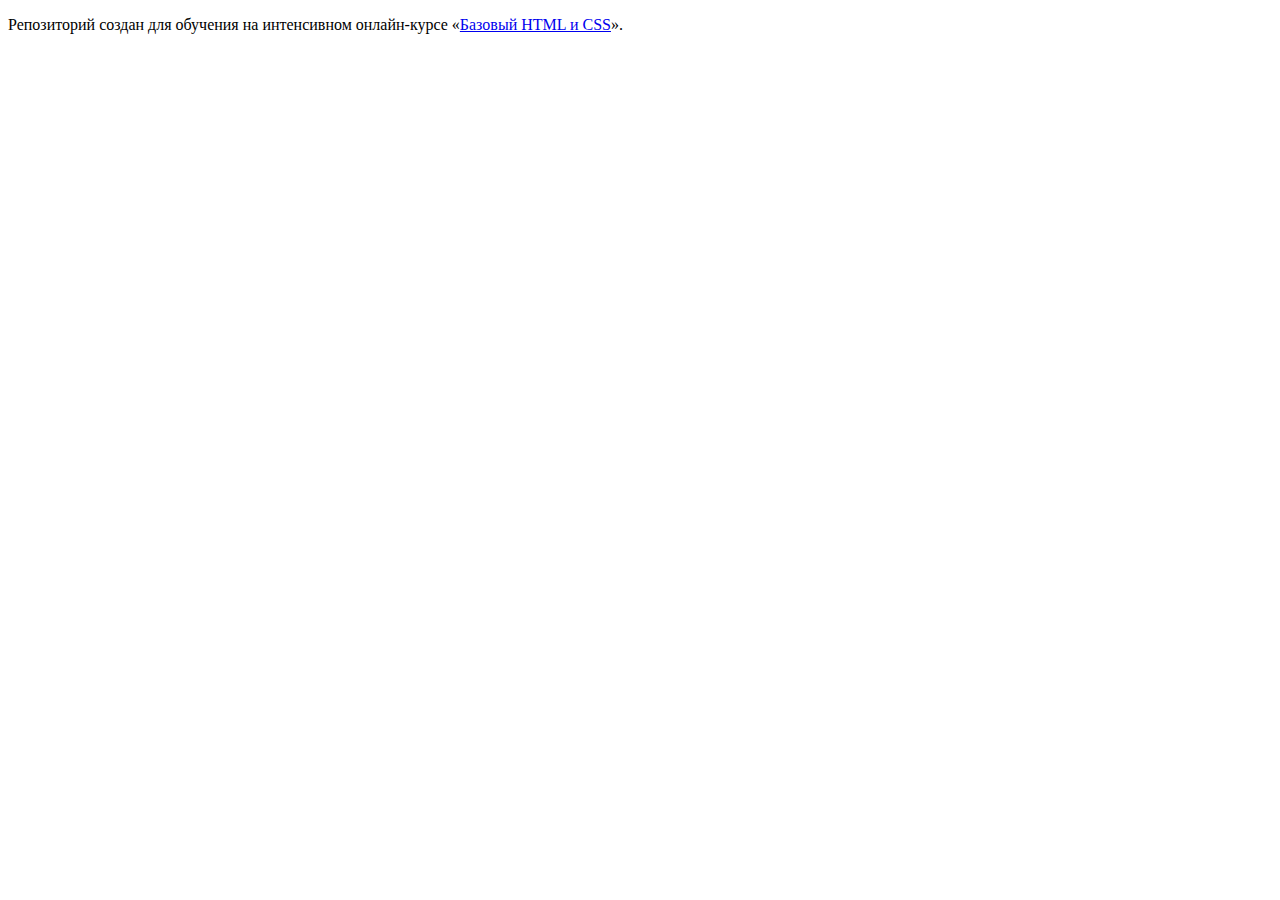
==== index.html @ 48985b5f ":hatching_chick:" ====
<!DOCTYPE html>
<html lang="ru">
  <head>
    <meta charset="utf-8">
    <title>HTML Academy: Нёрдс</title>
  </head>
  <body>

    <p>Репозиторий создан для обучения на интенсивном онлайн‑курсе «<a href="https://htmlacademy.ru/intensive/htmlcss">Базовый HTML и CSS</a>».</p>

  </body>
</html>
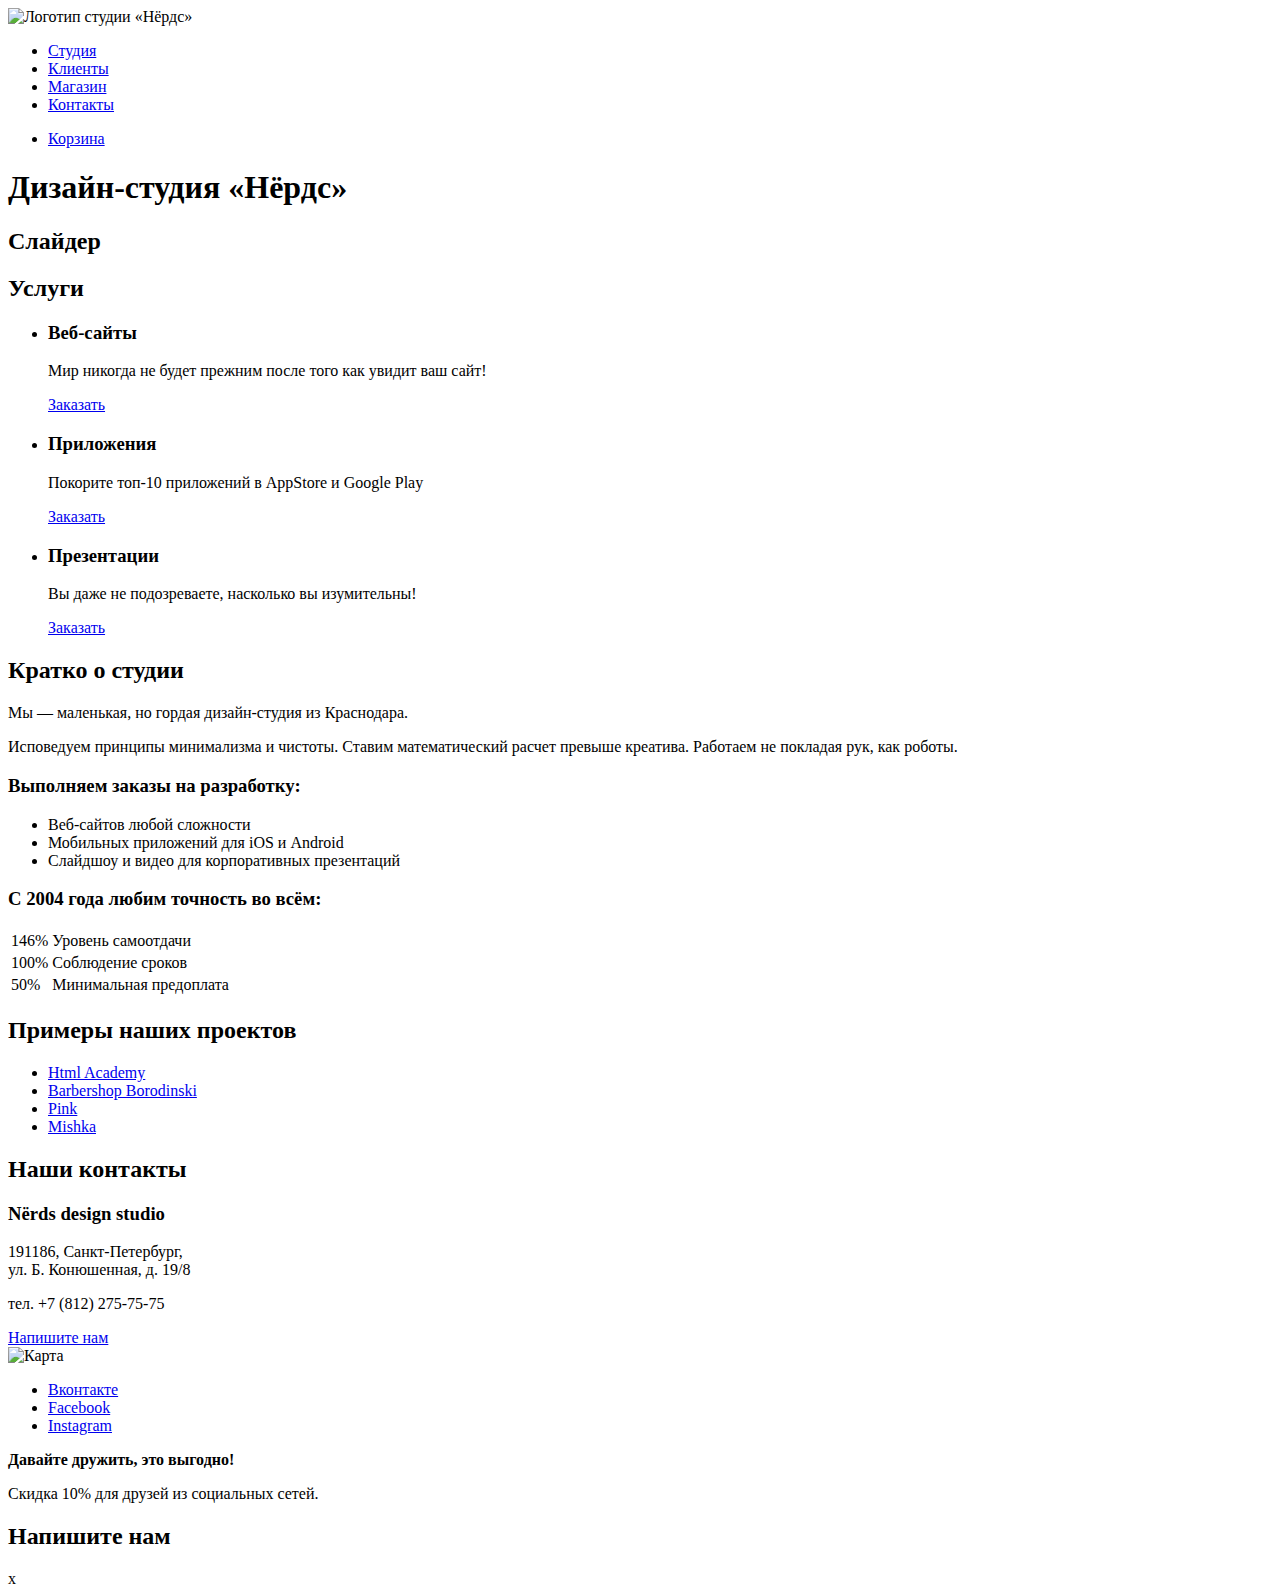
==== commit 0806b253: "Разметка личного проекта" ====
--- a/index.html
+++ b/index.html
@@ -5,8 +5,108 @@
     <title>HTML Academy: Нёрдс</title>
   </head>
   <body>
-
-    <p>Репозиторий создан для обучения на интенсивном онлайн‑курсе «<a href="https://htmlacademy.ru/intensive/htmlcss">Базовый HTML и CSS</a>».</p>
-
+  	<header class="main-header">
+  		<nav class="main-navigation">
+  			<a class="main-logo">
+  				<img src="http://placehold.it/160x65" width="160" height="65" alt="Логотип студии «Нёрдс»">
+  			</a>
+  			<ul class="site-navigation">
+  				<li><a href="studio.html">Студия</a></li>
+  				<li><a href="customers.html">Клиенты</a></li>
+  				<li><a href="shop.html">Магазин</a></li>
+  				<li><a href="contacts.html">Контакты</a></li>
+  			</ul>
+  			<ul class="user-navigation">
+  				<li class="basket"><a href="#">Корзина</a></li>
+  			</ul>
+  		</nav>
+  	</header>
+    <main class="container">
+    	<h1 class="visually-hidden">Дизайн-студия «Нёрдс»</h1>
+    	<section class="slider">
+    		<h2 class="visually-hidden">Слайдер</h2>
+    		<!-- slider will be here, 759*411 -->
+    	</section>
+    	<section class="services">
+    		<h2 class="visually-hidden">Услуги</h2>
+    		<ul class="services-list">
+    			<li class="services-item">
+    				<h3>Веб-сайты</h3>
+    				<p>Мир никогда не будет прежним после того как увидит ваш сайт!</p>
+    				<a href="#" class="btn">Заказать</a>
+    			</li>
+    			<li class="services-item">
+    				<h3>Приложения</h3>
+    				<p>Покорите топ-10 приложений в AppStore и Google Play</p>
+    				<a href="#" class="btn">Заказать</a>
+    			</li>
+    			<li class="services-item">
+    				<h3>Презентации</h3>
+    				<p>Вы даже не подозреваете, насколько вы изумительны!</p>
+    				<a href="#" class="btn">Заказать</a>
+    			</li>
+    		</ul>
+    	</section>
+    	<article class="studio-about">
+    		<h2 class="visually-hidden">Кратко о студии</h2>
+			<p class="lead">Мы — маленькая, но гордая дизайн-студия из Краснодара.</p>
+			<p>Исповедуем принципы минимализма и чистоты. Ставим математический расчет превыше креатива. Работаем не покладая рук, как роботы.</p>
+			<h3>Выполняем заказы на разработку:</h3>
+			<ul class="studio-projects">
+				<li>Веб-сайтов любой сложности</li>
+				<li>Мобильных приложений для iOS и Android</li>
+				<li>Слайдшоу и видео для корпоративных презентаций</li>
+			</ul>
+			<h3>С 2004 года любим точность во всём:</h3>
+			<table class="advantages">
+				<tr>
+					<td><span class="advantage-value">146</span><span class="advantage-percent">%</span></td>
+					<td>Уровень самоотдачи</td>
+				</tr>
+				<tr>
+					<td><span class="advantage-value">100</span><span class="advantage-percent">%</span></td>
+					<td>Соблюдение сроков</td>
+				</tr>
+				<tr>
+					<td><span class="advantage-value">50</span><span class="advantage-percent">%</span></td>
+					<td>Минимальная предоплата</td>
+				</tr>
+			</table>
+		</article>
+		<section class="cases">
+			<h2 class="visually-hidden">Примеры наших проектов</h2>
+			<ul class="cases-list">
+				<li class="case-item"><a href="#">Html Academy</a></li>
+				<li class="case-item"><a href="#">Barbershop Borodinski</a></li>
+				<li class="case-item"><a href="#">Pink</a></li>
+				<li class="case-item"><a href="#">Mishka</a></li>
+			</ul>
+    	</section>
+    	<section class="contacts">
+    		<h2 class="visually-hidden">Наши контакты</h2>
+    		<h3>Nёrds design studio</h3>
+    		<p>191186, Санкт-Петербург,<br>
+    		ул. Б. Конюшенная, д. 19/8</p>
+    		<p>тел. +7 (812) 275-75-75</p>
+    		<a href="#" class="btn">Напишите нам</a>
+    		<div>
+    			<img src="http://placehold.it/1440x416" width="1440" height="416" alt="Карта">
+    		</div>
+    	</section>
+    </main>
+    <footer class="main-footer">
+    	<ul>
+    		<li><a href="#" class="socials">Вконтакте</a></li>
+    		<li><a href="#" class="socials">Facebook</a></li>
+    		<li><a href="#" class="socials">Instagram</a></li>
+    	</ul>
+    	<b>Давайте дружить, это выгодно!</b>
+    	<p>Скидка 10% для друзей из социальных сетей.</p>
+    </footer>
+    <section class="modal-feedback">
+    	<h2>Напишите нам</h2>
+    	<!-- form will be here -->
+    	<span class="modal-close">x</span>
+    </section>
   </body>
 </html>
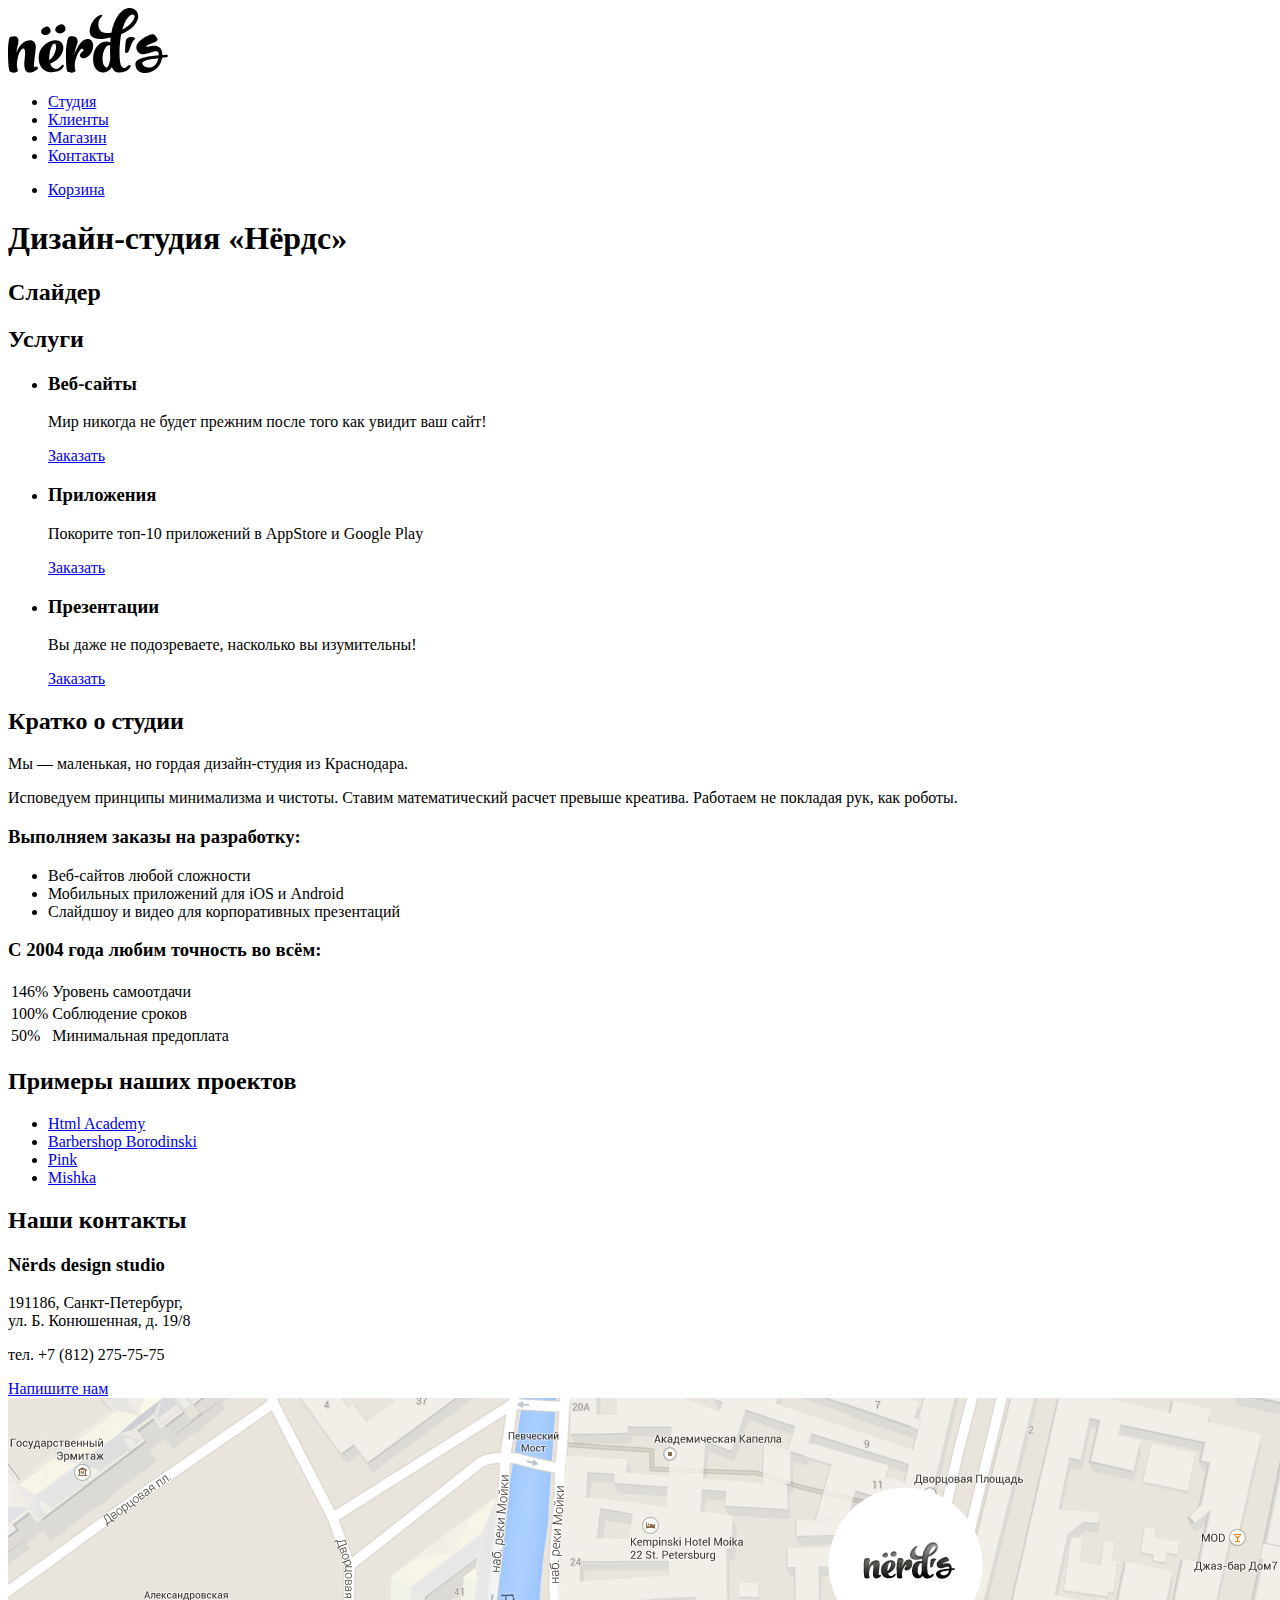
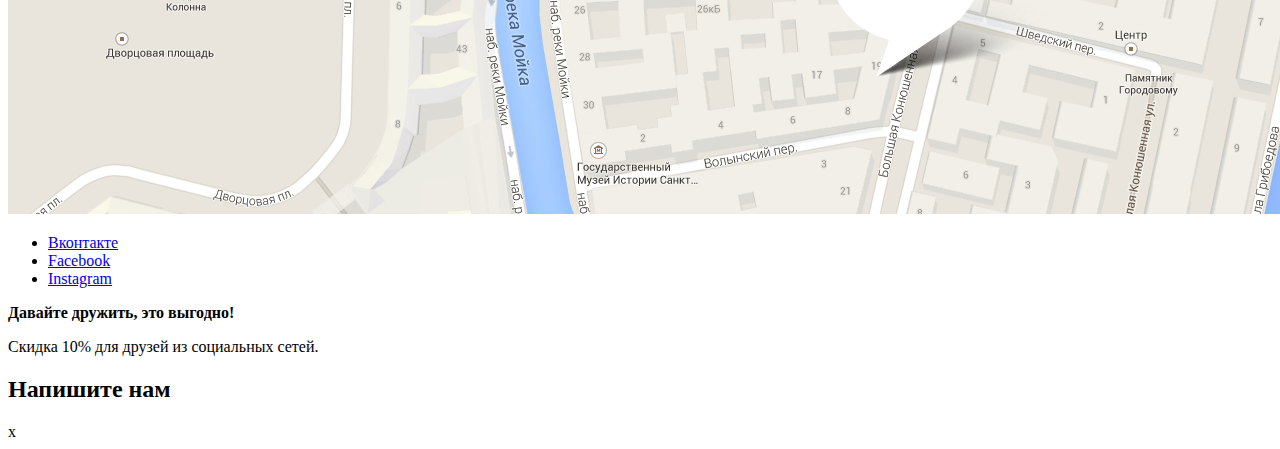
==== commit a581742c: "Подготовка графики личного проекта" ====
--- a/index.html
+++ b/index.html
@@ -8,7 +8,7 @@
   	<header class="main-header">
   		<nav class="main-navigation">
   			<a class="main-logo">
-  				<img src="http://placehold.it/160x65" width="160" height="65" alt="Логотип студии «Нёрдс»">
+  				<img src="img/nerds-logo.svg" width="160" height="65" alt="Логотип студии «Нёрдс»">
   			</a>
   			<ul class="site-navigation">
   				<li><a href="studio.html">Студия</a></li>
@@ -90,7 +90,7 @@
     		<p>тел. +7 (812) 275-75-75</p>
     		<a href="#" class="btn">Напишите нам</a>
     		<div>
-    			<img src="http://placehold.it/1440x416" width="1440" height="416" alt="Карта">
+    			<img src="img/map.png" width="1440" height="416" alt="Карта">
     		</div>
     	</section>
     </main>
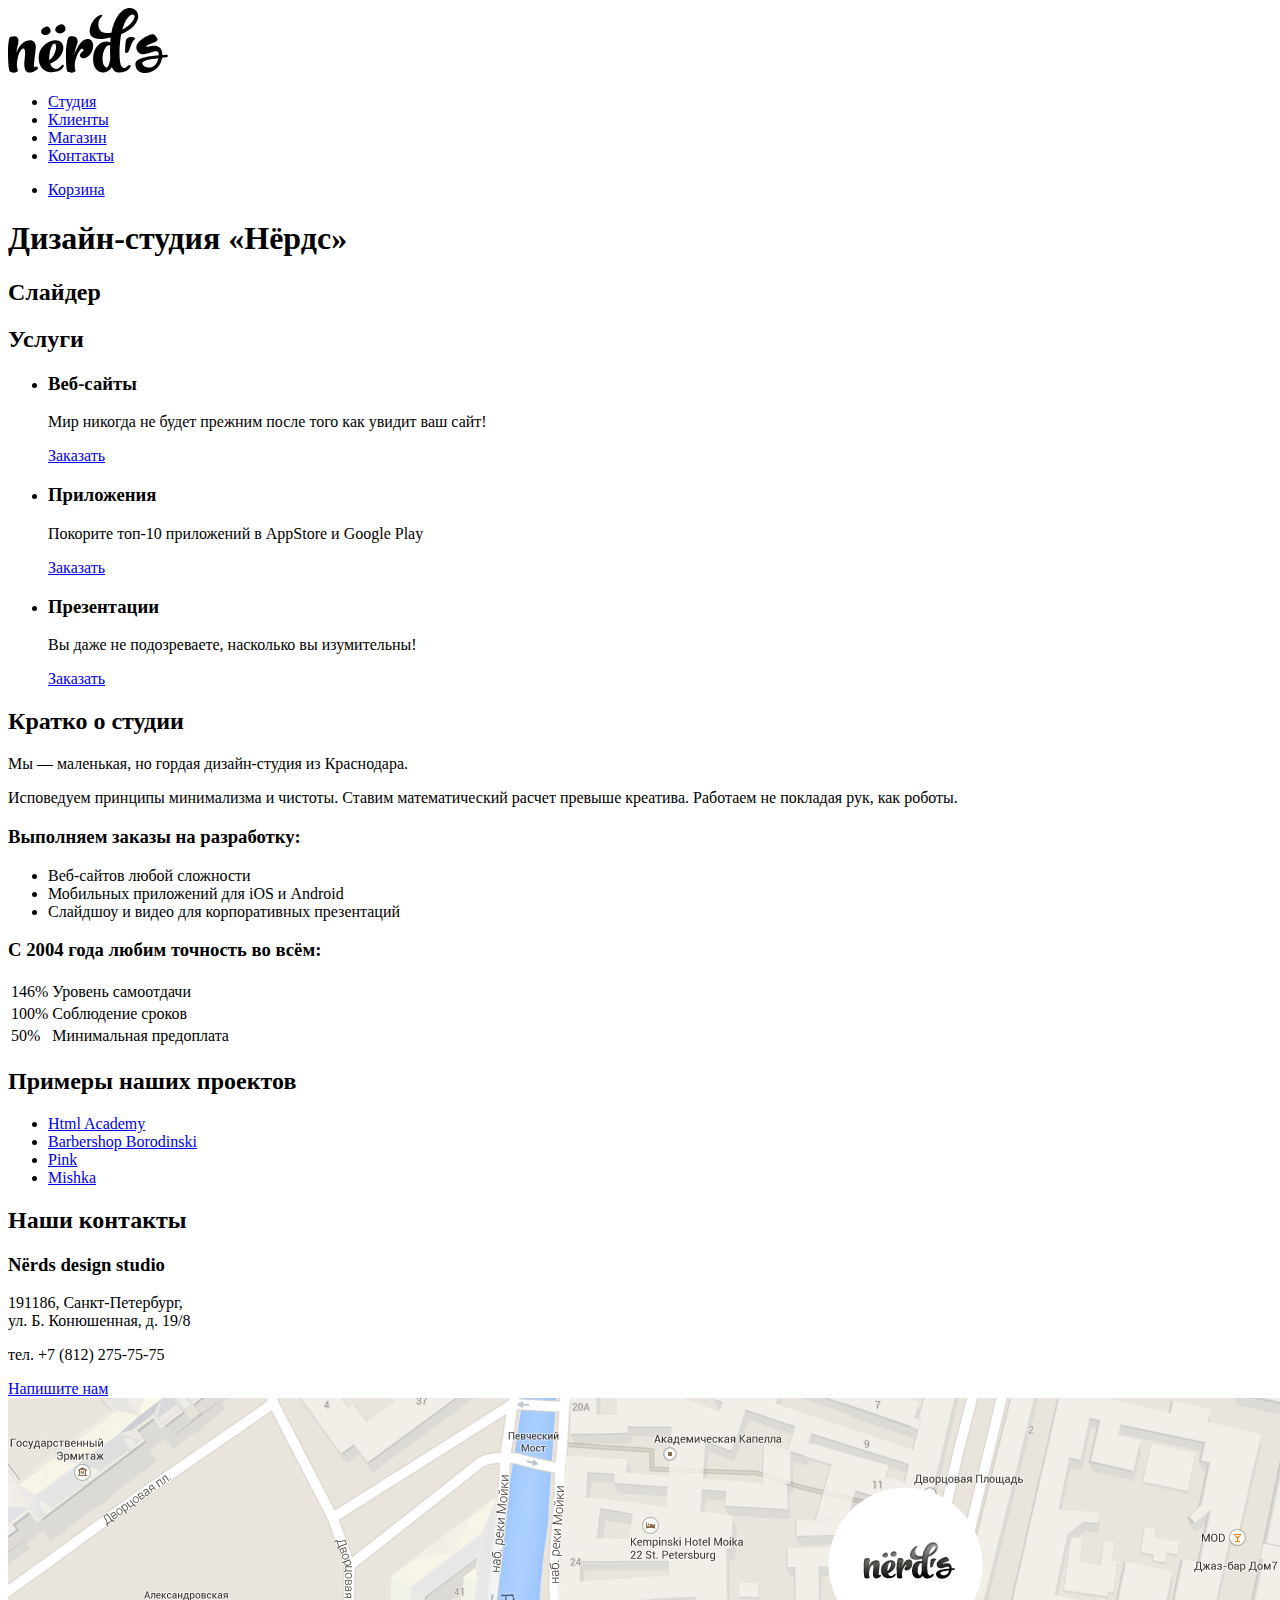
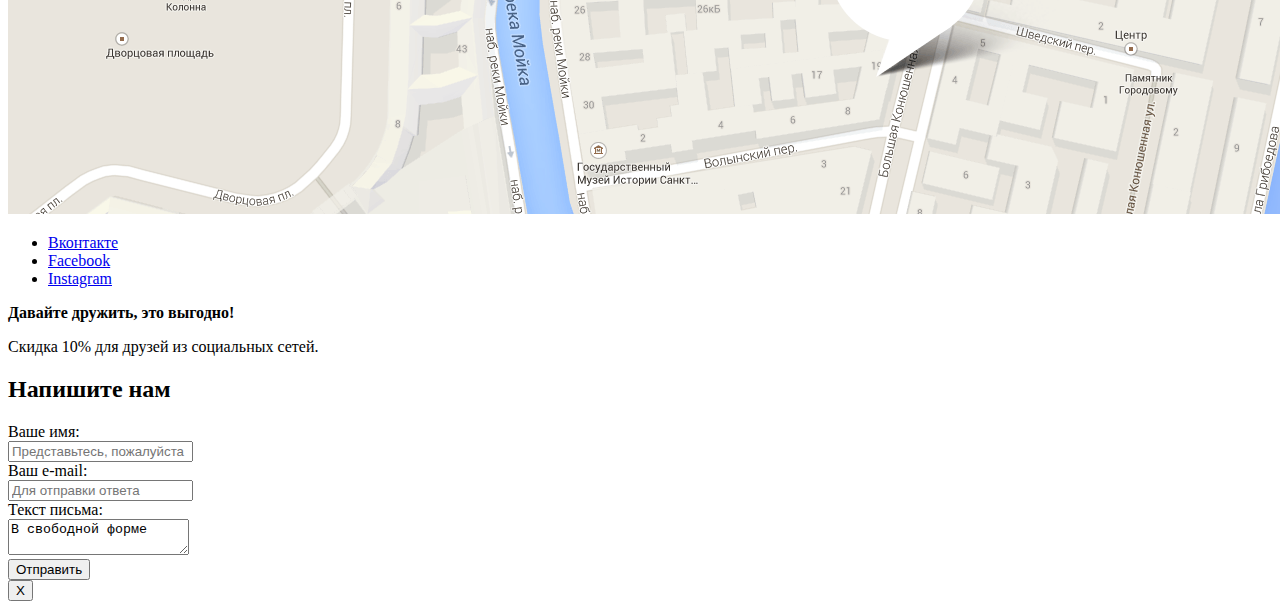
==== commit 1a875445: "Завершаем разметку личного проекта" ====
--- a/index.html
+++ b/index.html
@@ -105,8 +105,22 @@
     </footer>
     <section class="modal-feedback">
     	<h2>Напишите нам</h2>
-    	<!-- form will be here -->
-    	<span class="modal-close">x</span>
+    	<form>
+    		<label>
+    			Ваше имя:<br>
+    			<input type="text" name="username" placeholder="Представьтесь, пожалуйста">
+    		</label><br>
+    		<label>
+    			Ваш e-mail:<br>
+    			<input type="text" name="usermail" placeholder="Для отправки ответа">
+    		</label><br>
+    		<label>
+    			Текст письма:<br>
+    			<textarea>В свободной форме</textarea>
+    		</label><br>
+    		<button class="btn" type="submit">Отправить</button><br>
+    		<button class="modal-close" type="button">X</button>
+    	</form>
     </section>
   </body>
 </html>
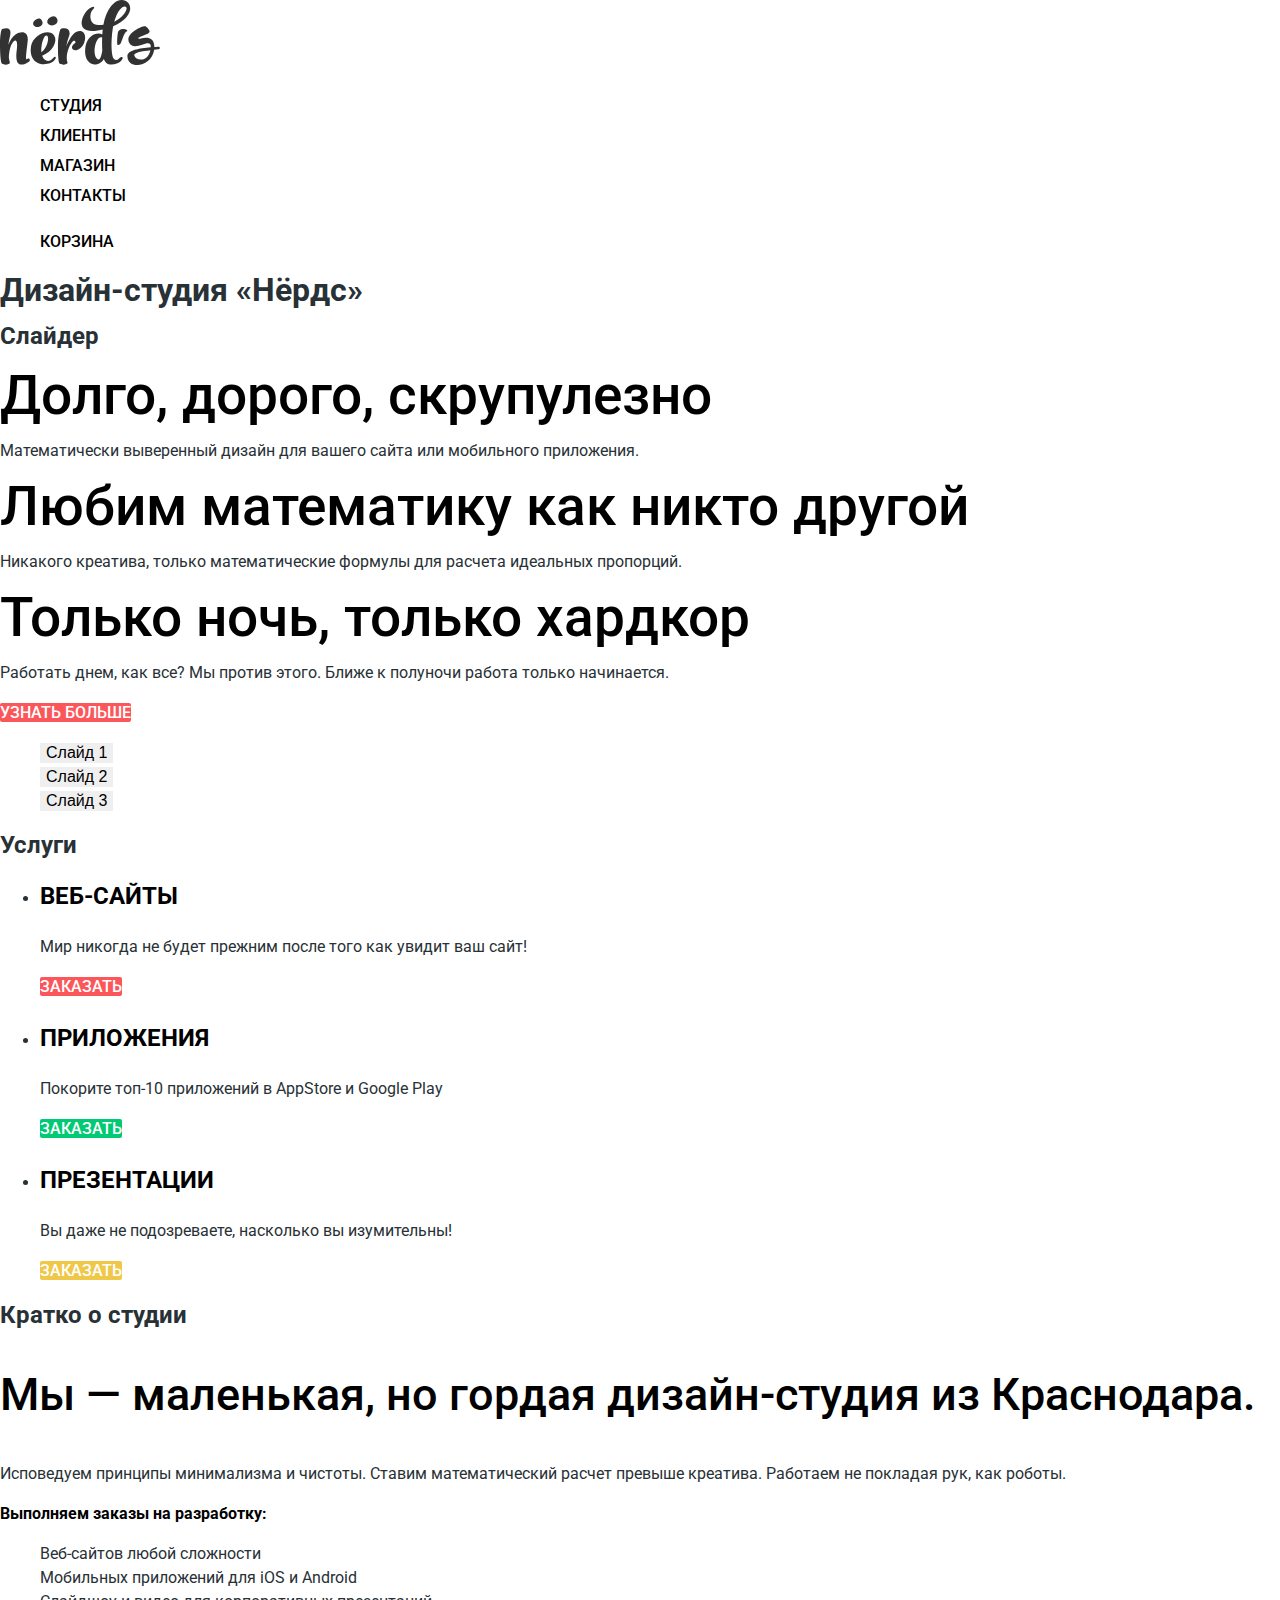
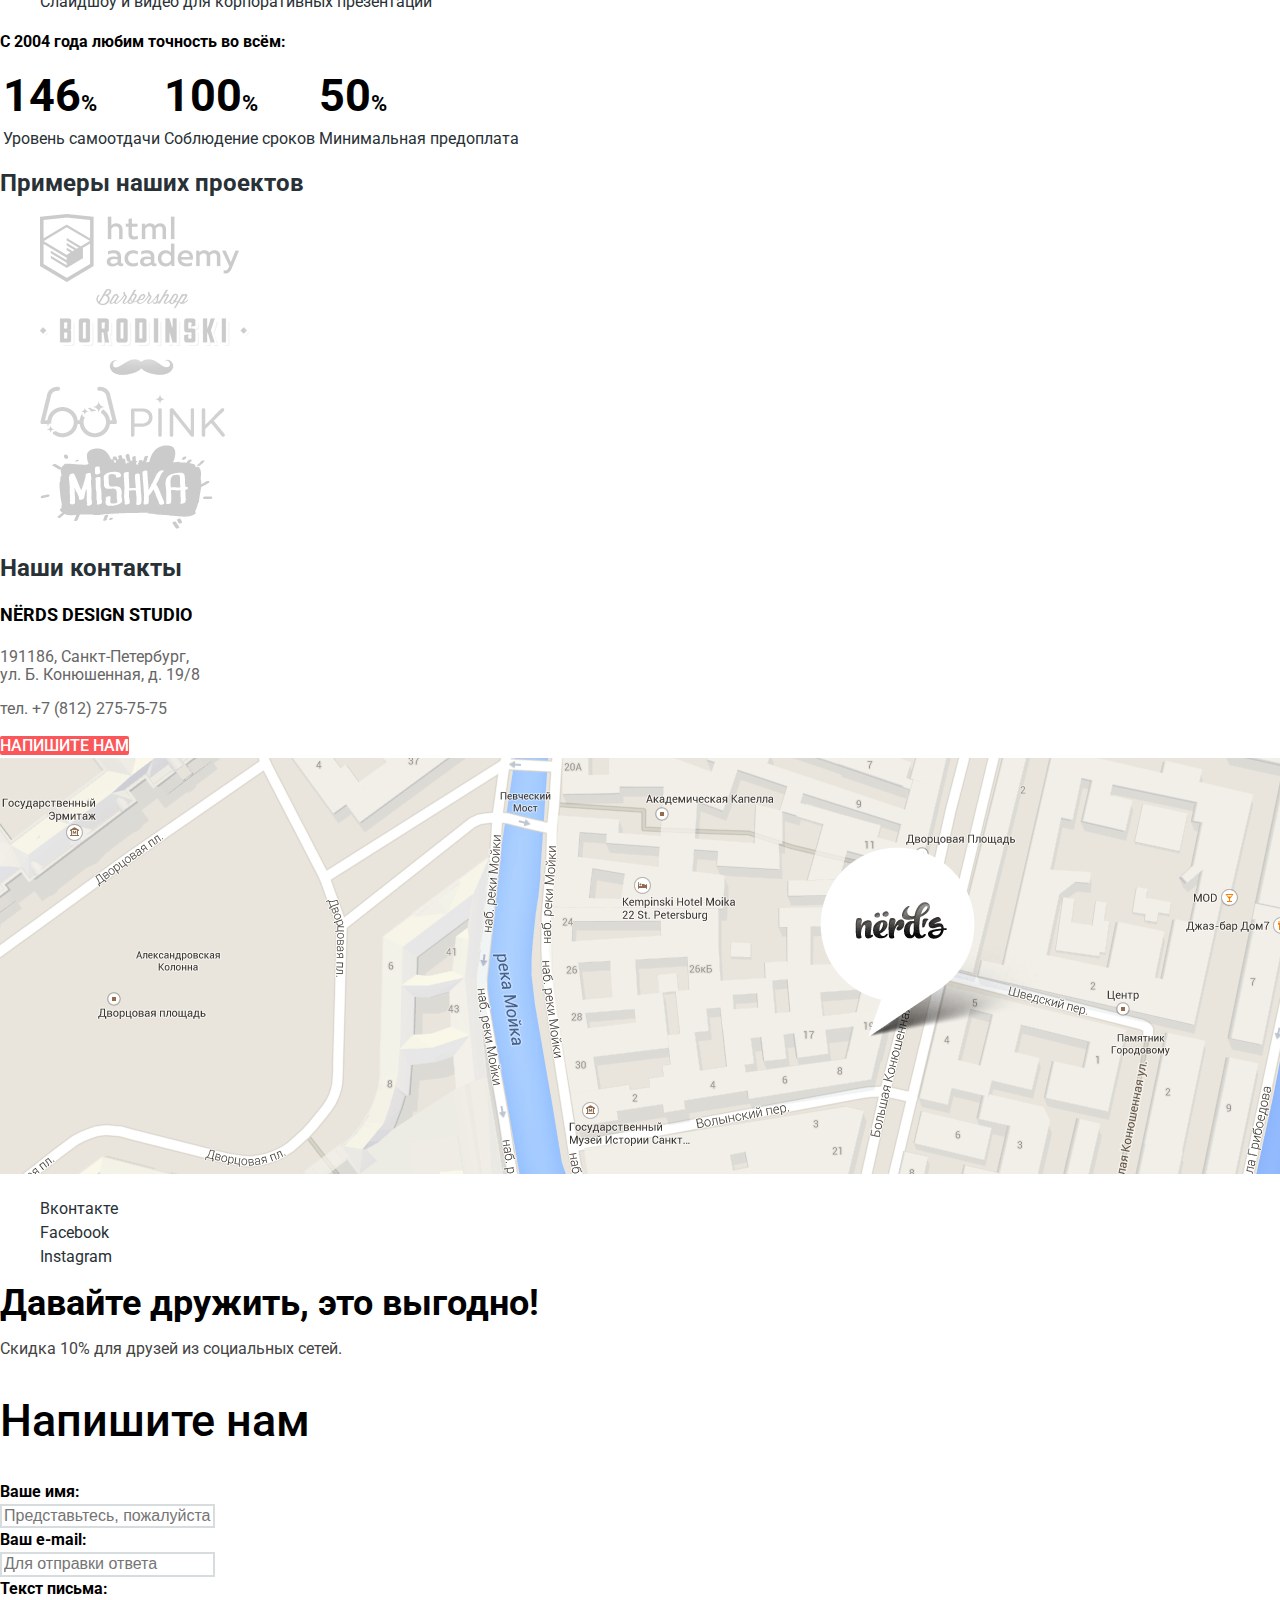
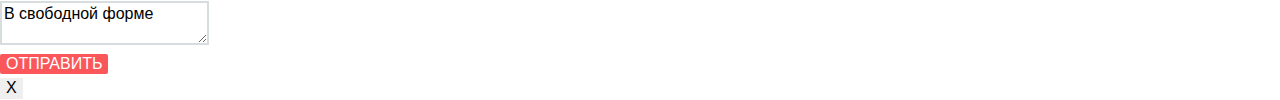
==== commit ccfc7ebc: "Базовая стилизация личного проекта" ====
--- a/index.html
+++ b/index.html
@@ -3,6 +3,9 @@
   <head>
     <meta charset="utf-8">
     <title>HTML Academy: Нёрдс</title>
+    <link href="https://fonts.googleapis.com/css?family=Roboto:400,500,700&amp;subset=cyrillic" rel="stylesheet">
+    <link href="css/normalize.css" rel="stylesheet">
+    <link href="css/style.css" rel="stylesheet">
   </head>
   <body>
   	<header class="main-header">
@@ -25,7 +28,24 @@
     	<h1 class="visually-hidden">Дизайн-студия «Нёрдс»</h1>
     	<section class="slider">
     		<h2 class="visually-hidden">Слайдер</h2>
-    		<!-- slider will be here, 759*411 -->
+    		<div class="slide">
+    			<b>Долго, дорого, скрупулезно</b>
+    			<p>Математически выверенный дизайн для вашего сайта или мобильного приложения.</p>
+    		</div>
+    		<div class="slide">
+    			<b>Любим математику как никто другой</b>
+    			<p>Никакого креатива, только математические формулы для расчета идеальных пропорций.</p>
+    		</div>
+    		<div class="slide">
+    			<b>Только ночь, только хардкор</b>
+    			<p>Работать днем, как все? Мы против этого. Ближе к полуночи работа только начинается.</p>
+    		</div>
+    		<a class="btn" href="#">Узнать больше</a>
+    		<ul class="slider-controls">
+    			<li><button type="button">Слайд 1</button></li>
+    			<li><button type="button">Слайд 2</button></li>
+    			<li><button type="button">Слайд 3</button></li>
+    		</ul>
     	</section>
     	<section class="services">
     		<h2 class="visually-hidden">Услуги</h2>
@@ -60,15 +80,13 @@
 			<h3>С 2004 года любим точность во всём:</h3>
 			<table class="advantages">
 				<tr>
-					<td><span class="advantage-value">146</span><span class="advantage-percent">%</span></td>
-					<td>Уровень самоотдачи</td>
+					<td>146<span class="advantage-percent">%</span></td>
+					<td>100<span class="advantage-percent">%</span></td>
+					<td>50<span class="advantage-percent">%</span></td>
 				</tr>
 				<tr>
-					<td><span class="advantage-value">100</span><span class="advantage-percent">%</span></td>
+					<td>Уровень самоотдачи</td>
 					<td>Соблюдение сроков</td>
-				</tr>
-				<tr>
-					<td><span class="advantage-value">50</span><span class="advantage-percent">%</span></td>
 					<td>Минимальная предоплата</td>
 				</tr>
 			</table>
@@ -76,10 +94,18 @@
 		<section class="cases">
 			<h2 class="visually-hidden">Примеры наших проектов</h2>
 			<ul class="cases-list">
-				<li class="case-item"><a href="#">Html Academy</a></li>
-				<li class="case-item"><a href="#">Barbershop Borodinski</a></li>
-				<li class="case-item"><a href="#">Pink</a></li>
-				<li class="case-item"><a href="#">Mishka</a></li>
+				<li class="case-item">
+					<a href="#"><img src="img/logo-1.png" width="199" height="68" alt="Html Academy"></a>
+				</li>
+				<li class="case-item">
+					<a href="#"><img src="img/logo-2.png" width="209" height="90" alt="Barbershop Borodinski"></a>
+				</li>
+				<li class="case-item">
+					<a href="#"><img src="img/logo-3.png" width="185" height="52" alt="Pink"></a>
+				</li>
+				<li class="case-item">
+					<a href="#"><img src="img/logo-4.png" width="173" height="84" alt="Mishka"></a>
+				</li>
 			</ul>
     	</section>
     	<section class="contacts">
@@ -95,10 +121,10 @@
     	</section>
     </main>
     <footer class="main-footer">
-    	<ul>
-    		<li><a href="#" class="socials">Вконтакте</a></li>
-    		<li><a href="#" class="socials">Facebook</a></li>
-    		<li><a href="#" class="socials">Instagram</a></li>
+    	<ul class="socials">
+    		<li><a href="#">Вконтакте</a></li>
+    		<li><a href="#">Facebook</a></li>
+    		<li><a href="#">Instagram</a></li>
     	</ul>
     	<b>Давайте дружить, это выгодно!</b>
     	<p>Скидка 10% для друзей из социальных сетей.</p>
--- a/css/style.css
+++ b/css/style.css
@@ -0,0 +1,347 @@
+body {
+	margin: 0;
+	padding: 0;
+
+	font-family: Roboto, Arial, sans-serif;
+	font-size: 16px;
+	line-height: 24px;
+	font-weight: 400;
+	color: #283136;
+
+	background-color: #ffffff;
+}
+
+a {
+	text-decoration: none;
+}
+
+.main-logo:hover,
+.main-logo:focus {
+	opacity: 0.8;
+}
+
+.main-logo:active {
+	opacity: 0.3;
+}
+
+.main-navigation {
+	line-height: 30px;
+	font-weight: 500;
+	text-transform: uppercase;
+	color: #000000;
+}
+
+.site-navigation,
+.user-navigation {
+	list-style: none;
+}
+
+.site-navigation a,
+.user-navigation a {
+	color: #000000;
+}
+
+.site-navigation a:hover,
+.user-navigation a:hover,
+.site-navigation a:focus,
+.user-navigation a:focus {
+	color: #fb565a;
+}
+
+.site-navigation a:active,
+.user-navigation a:active {
+	opacity: 0.3; 
+}
+
+.slide b {
+	font-size: 55px;
+	line-height: 55px;
+	font-weight: 500;
+	color: #000000;
+}
+
+.slider-controls {
+	list-style: none;
+}
+
+.slider-controls button {
+	border: none;
+	cursor: pointer;
+}
+
+.btn {
+	font-size: 16px;
+	line-height: 18px;
+	font-weight: 500;
+	text-transform: uppercase;
+	color: #ffffff;
+
+	background-color: #fb565a;
+	border-radius: 2px;
+}
+
+.btn:hover {
+	background-color: #e74246;
+}
+
+.btn:active {
+	color: rgba(255,255,255,0.3);
+
+	background-color: #d7373b;
+}
+
+.services-item:nth-child(2) .btn {
+	background-color: #00ca74;
+}
+
+.services-item:nth-child(2) .btn:hover {
+	background-color: #00bc6c;
+}
+
+.services-item:nth-child(2) .btn:active {
+	background-color: #00aa62;
+}
+
+.services-item:nth-child(3) .btn {
+	background-color: #efc84a;
+}
+
+.services-item:nth-child(3) .btn:hover {
+	background-color: #eab534;
+}
+
+.services-item:nth-child(3) .btn:active {
+	background-color: #e5a722;
+}
+
+.services-item h3 {
+	font-size: 24px;
+	line-height: 30px;
+	font-weight: 700;
+	text-transform: uppercase;
+	color: #000000;
+}
+
+.lead {
+	font-size: 45px;
+	line-height: 45px;
+	font-weight: 500;
+	color: #000000;
+}
+
+.studio-about h3 {
+	font-size: 16px;
+	line-height: 24px;
+	font-weight: 700;
+	color: #000000;
+}
+
+.studio-projects {
+	list-style: none;
+}
+
+.advantages tr:first-child {
+	font-size: 45px;
+	line-height: 45px;
+	font-weight: 700;
+	color: #000000;
+}
+
+.advantage-percent {
+	font-size: 22px;
+
+}
+
+.advantages tr:last-child {
+	line-height: 18px;
+}
+
+.cases-list {
+	list-style: none;
+}
+
+.cases a {
+	opacity: 0.2;
+}
+
+.cases a:hover,
+.cases a:focus {
+	opacity: 1;
+}
+
+.cases a:active {
+	opacity: 0.1;
+}
+
+.contacts h3 {
+	font-size: 18px;
+	line-height: 30px;
+	font-weight: 700;
+	text-transform: uppercase;
+	color: #000000;
+}
+
+.contacts p {
+	line-height: 18px;
+	color: #666666;
+}
+
+.socials {
+	list-style: none;
+}
+
+.socials a {
+	color: #283136;
+}
+
+.main-footer b {
+	font-size: 36px;
+	line-height: 36px;
+	font-weight: 700;
+	color: #000000;
+}
+
+.main-footer p {
+	line-height: 22px;
+	color: #444444;
+}
+
+.modal-feedback h2 {
+	font-size: 45px;
+	line-height: 45px;
+	font-weight: 500;
+	color: #000000;
+}
+
+.modal-feedback label {
+	font-size: 16px;
+	line-height: 18px;
+	font-weight: 700;
+	color: #000000;
+}
+
+.modal-feedback input,
+.modal-feedback textarea {
+	border: 2px solid #d7dcde;
+}
+
+.modal-feedback input:hover,
+.modal-feedback textarea:hover {
+	border: 2px solid #b4b9bb;
+}
+
+.modal-feedback input:focus,
+.modal-feedback textarea:focus {
+	border: 2px solid #000000;
+	outline: none;
+}
+
+.modal-feedback input:invalid {
+	border: 2px solid #e74246;
+}
+
+.modal-feedback button {
+	border: none;
+}
+
+/* магазин */
+
+.shop-title {
+	font-size: 55px;
+	line-height: 55px;
+	font-weight: 500;
+	color: #000000;
+}
+
+.filters fieldset {
+	border: none;
+}
+
+.filters legend {
+	font-size: 18px;
+	line-height: 30px;
+	font-weight: 700;
+	text-transform: uppercase;
+	color: #000000;
+}
+
+.filters label {
+	font: inherit;
+	line-height: 20px;
+}
+
+.filters .price {
+	line-height: 22px;
+	text-transform: uppercase;
+}
+
+.filter-nav {
+	color: #000000;
+
+	background-color: #eeeeee;
+	border: none;
+	border-radius: 2px;
+}
+
+.filter-nav:hover {
+	background-color: #dfdfdf;
+}
+
+.filter-nav:active {
+	color: rgba(0,0,0,0.3);
+	background-color: #d5d5d5;
+}
+
+.catalog-sort h3 {
+	font-size: 18px;
+	line-height: 18px;
+	font-weight: 700;
+	text-transform: uppercase;
+	color: #000000;
+}
+
+.sort-type {
+	margin: 0;
+	padding: 0;
+	list-style: none;
+}
+
+.sort-type a {
+	font-size: 14px;
+	line-height: 18px;
+	text-transform: uppercase;
+	color: rgba(0,0,0,0.3);
+}
+
+.sort-type a:hover {
+	color: rgba(0,0,0,0.6);
+}
+
+.sort-type a:active,
+.sort-type .sort-type-current {
+	color: #000000;
+}
+
+.catalog-item-hover h4 {
+	font-size: 18px;
+	line-height: 30px;
+	font-weight: 700;
+	text-transform: uppercase;
+	color: #000000;
+}
+
+.catalog-item-hover p {
+	line-height: 18px;
+	color: #666666;
+}
+
+.catalog-pagination {
+	margin: 0;
+	padding: 0;
+	list-style: none;
+}
+
+.catalog-pagination-active {
+	background-color: #ffffff;
+	border: 3px solid #eeeeee;
+}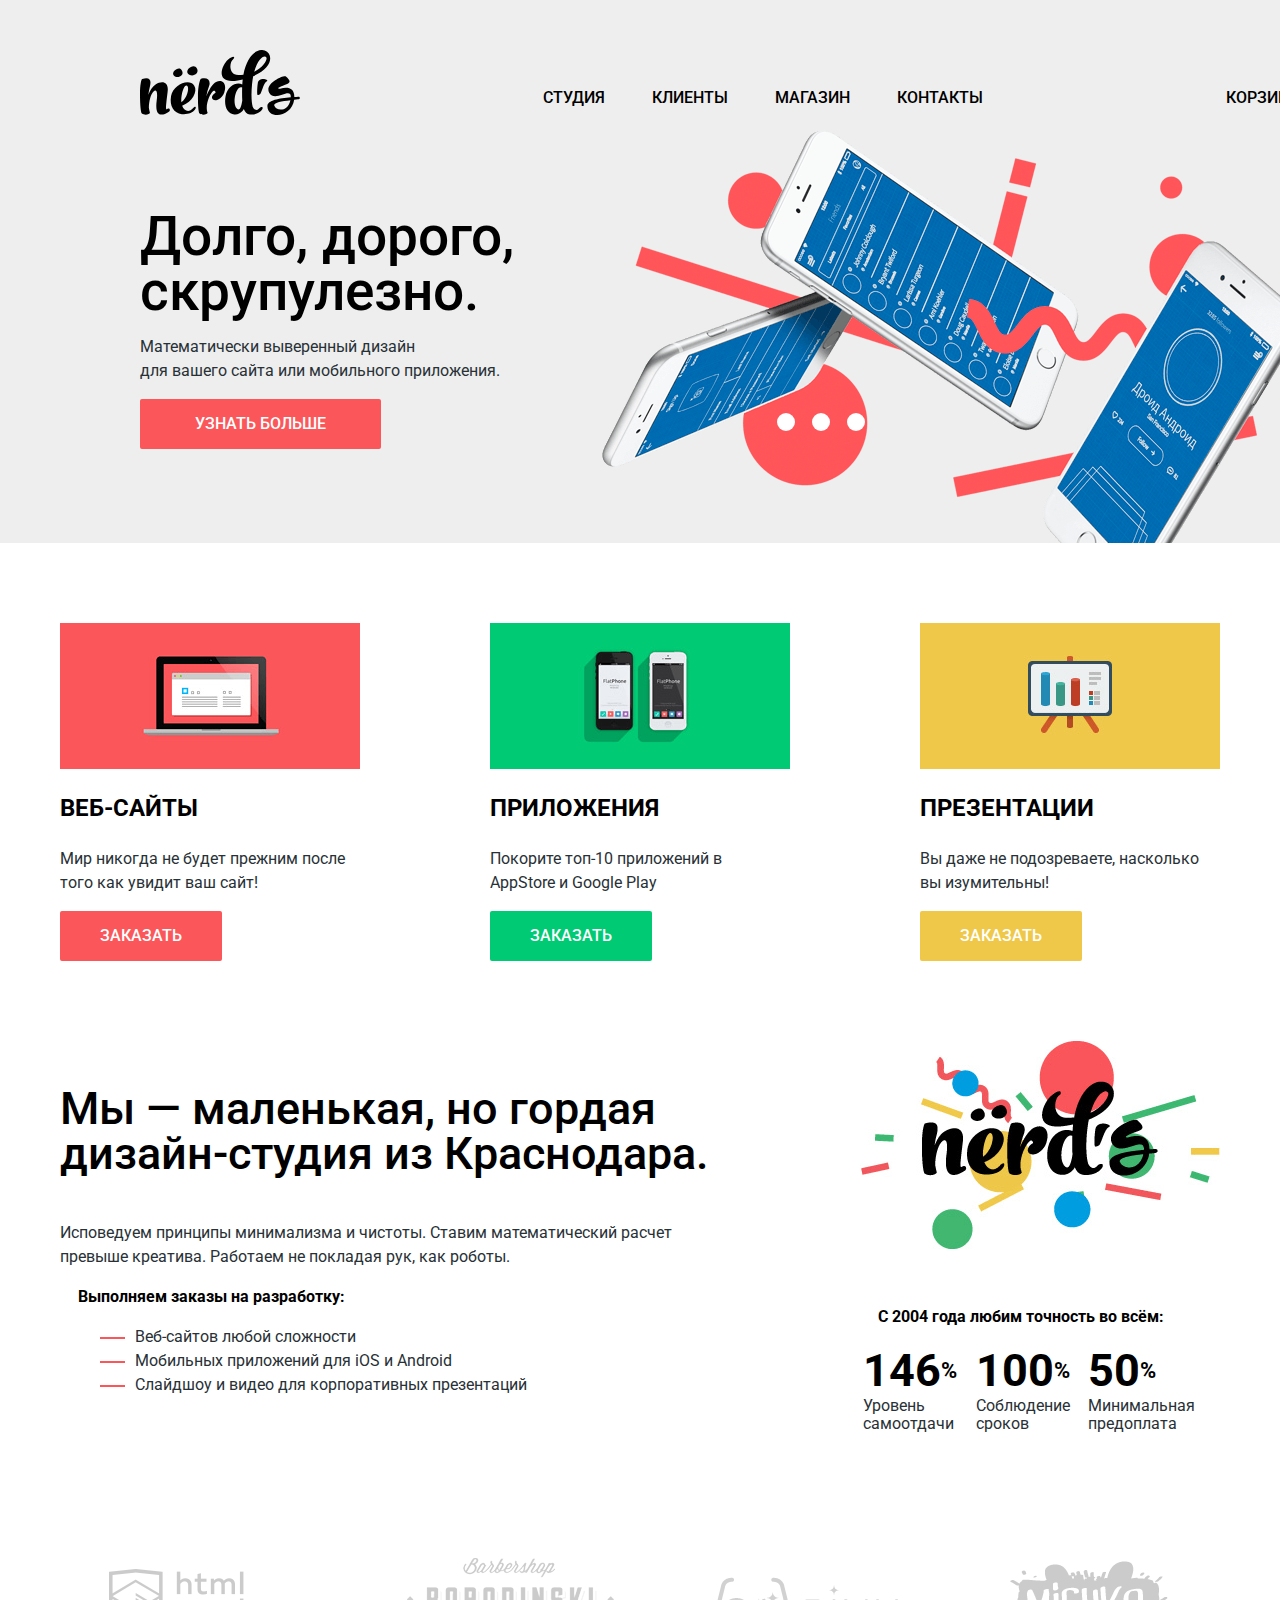
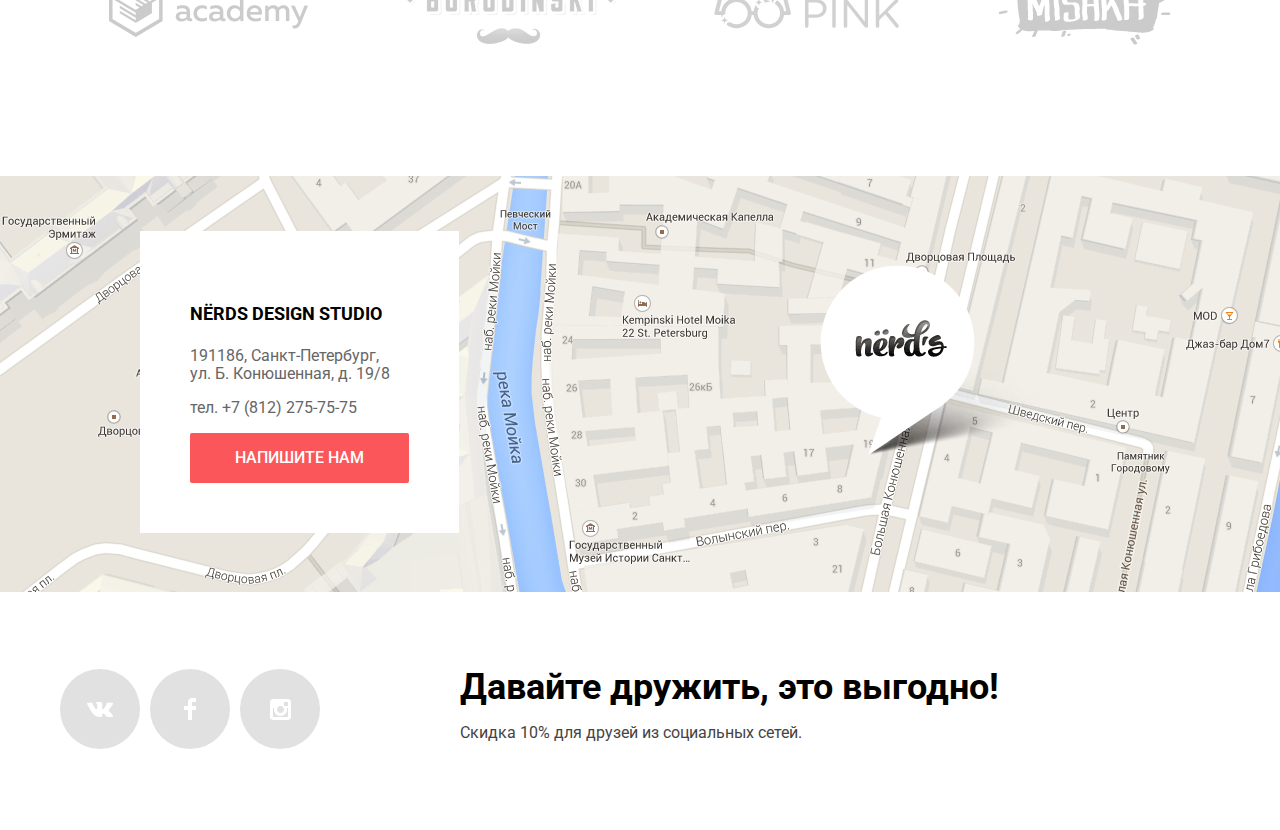
==== commit 498099cf: "Сетка личного проекта на флексах" ====
--- a/index.html
+++ b/index.html
@@ -24,23 +24,25 @@
   			</ul>
   		</nav>
   	</header>
-    <main class="container">
+    <main>
     	<h1 class="visually-hidden">Дизайн-студия «Нёрдс»</h1>
     	<section class="slider">
     		<h2 class="visually-hidden">Слайдер</h2>
     		<div class="slide">
-    			<b>Долго, дорого, скрупулезно</b>
-    			<p>Математически выверенный дизайн для вашего сайта или мобильного приложения.</p>
+    			<b>Долго, дорого,<br>скрупулезно.</b>
+    			<p>Математически выверенный дизайн<br>для вашего сайта или мобильного приложения.</p>
+    			<a class="btn" href="#">Узнать больше</a>
     		</div>
-    		<div class="slide">
+    		<div class="slide visually-hidden">
     			<b>Любим математику как никто другой</b>
     			<p>Никакого креатива, только математические формулы для расчета идеальных пропорций.</p>
+    			<a class="btn" href="#">Узнать больше</a>
     		</div>
-    		<div class="slide">
+    		<div class="slide visually-hidden">
     			<b>Только ночь, только хардкор</b>
     			<p>Работать днем, как все? Мы против этого. Ближе к полуночи работа только начинается.</p>
+    			<a class="btn" href="#">Узнать больше</a>
     		</div>
-    		<a class="btn" href="#">Узнать больше</a>
     		<ul class="slider-controls">
     			<li><button type="button">Слайд 1</button></li>
     			<li><button type="button">Слайд 2</button></li>
@@ -69,27 +71,31 @@
     	</section>
     	<article class="studio-about">
     		<h2 class="visually-hidden">Кратко о студии</h2>
-			<p class="lead">Мы — маленькая, но гордая дизайн-студия из Краснодара.</p>
-			<p>Исповедуем принципы минимализма и чистоты. Ставим математический расчет превыше креатива. Работаем не покладая рук, как роботы.</p>
-			<h3>Выполняем заказы на разработку:</h3>
-			<ul class="studio-projects">
-				<li>Веб-сайтов любой сложности</li>
-				<li>Мобильных приложений для iOS и Android</li>
-				<li>Слайдшоу и видео для корпоративных презентаций</li>
-			</ul>
-			<h3>С 2004 года любим точность во всём:</h3>
-			<table class="advantages">
-				<tr>
-					<td>146<span class="advantage-percent">%</span></td>
-					<td>100<span class="advantage-percent">%</span></td>
-					<td>50<span class="advantage-percent">%</span></td>
-				</tr>
-				<tr>
-					<td>Уровень самоотдачи</td>
-					<td>Соблюдение сроков</td>
-					<td>Минимальная предоплата</td>
-				</tr>
-			</table>
+    		<div class="studio-wrapper">
+				<p class="lead">Мы — маленькая, но гордая дизайн-студия из Краснодара.</p>
+				<p>Исповедуем принципы минимализма и чистоты. Ставим математический расчет превыше креатива. Работаем не покладая рук, как роботы.</p>
+				<h3>Выполняем заказы на разработку:</h3>
+				<ul class="studio-projects">
+					<li>Веб-сайтов любой сложности</li>
+					<li>Мобильных приложений для iOS и Android</li>
+					<li>Слайдшоу и видео для корпоративных презентаций</li>
+				</ul>
+			</div>
+			<div class="studio-wrapper">
+				<h3>С 2004 года любим точность во всём:</h3>
+				<table class="advantages">
+					<tr>
+						<td>146<span class="advantage-percent">%</span></td>
+						<td>100<span class="advantage-percent">%</span></td>
+						<td>50<span class="advantage-percent">%</span></td>
+					</tr>
+					<tr>
+						<td>Уровень самоотдачи</td>
+						<td>Соблюдение сроков</td>
+						<td>Минимальная предоплата</td>
+					</tr>
+				</table>
+			</div>
 		</article>
 		<section class="cases">
 			<h2 class="visually-hidden">Примеры наших проектов</h2>
@@ -110,11 +116,13 @@
     	</section>
     	<section class="contacts">
     		<h2 class="visually-hidden">Наши контакты</h2>
-    		<h3>Nёrds design studio</h3>
-    		<p>191186, Санкт-Петербург,<br>
-    		ул. Б. Конюшенная, д. 19/8</p>
-    		<p>тел. +7 (812) 275-75-75</p>
-    		<a href="#" class="btn">Напишите нам</a>
+    		<div class="contacts-wrapper">
+	    		<h3>Nёrds design studio</h3>
+	    		<p>191186, Санкт-Петербург,<br>
+	    		ул. Б. Конюшенная, д. 19/8</p>
+	    		<p>тел. +7 (812) 275-75-75</p>
+	    		<a href="#" class="btn">Напишите нам</a>
+    		</div>
     		<div>
     			<img src="img/map.png" width="1440" height="416" alt="Карта">
     		</div>
@@ -122,12 +130,14 @@
     </main>
     <footer class="main-footer">
     	<ul class="socials">
-    		<li><a href="#">Вконтакте</a></li>
-    		<li><a href="#">Facebook</a></li>
-    		<li><a href="#">Instagram</a></li>
+    		<li><a class="socials-vk" href="#">Вконтакте</a></li>
+    		<li><a class="socials-fb" href="#">Facebook</a></li>
+    		<li><a class="socials-insta" href="#">Instagram</a></li>
     	</ul>
-    	<b>Давайте дружить, это выгодно!</b>
-    	<p>Скидка 10% для друзей из социальных сетей.</p>
+    	<div>
+	    	<b>Давайте дружить, это выгодно!</b>
+	    	<p>Скидка 10% для друзей из социальных сетей.</p>
+    	</div>
     </footer>
     <section class="modal-feedback">
     	<h2>Напишите нам</h2>
--- a/css/style.css
+++ b/css/style.css
@@ -1,5 +1,6 @@
 body {
-	margin: 0;
+	min-width: 1200px;
+	margin: 0 auto;
 	padding: 0;
 
 	font-family: Roboto, Arial, sans-serif;
@@ -15,6 +16,19 @@
 	text-decoration: none;
 }
 
+.visually-hidden,
+.modal-feedback {
+	display: none;
+}
+
+.main-header {
+	width: 1440px;
+	margin: 0 auto;
+	padding-top: 50px;
+
+	background-color: #eeeeee;
+}
+
 .main-logo:hover,
 .main-logo:focus {
 	opacity: 0.8;
@@ -25,6 +39,12 @@
 }
 
 .main-navigation {
+	display: flex;
+	justify-content: space-between;
+
+	width: 1160px;
+	margin: 0 auto;
+
 	line-height: 30px;
 	font-weight: 500;
 	text-transform: uppercase;
@@ -34,6 +54,15 @@
 .site-navigation,
 .user-navigation {
 	list-style: none;
+
+	margin-top: 33px;
+}
+
+.site-navigation {
+	display: flex;
+	justify-content: space-between;
+
+	width: 440px;
 }
 
 .site-navigation a,
@@ -53,6 +82,28 @@
 	opacity: 0.3; 
 }
 
+.slider {
+	position: relative;
+
+	width: 1440px;
+	margin: 0 auto;
+	margin-bottom: 80px;
+
+	background-color: #eeeeee;
+}
+
+.slide {
+	width: 1160px;
+	height: 414px;
+	margin: 0 auto;
+	padding-top: 80px;
+	box-sizing: border-box;
+
+	background-image: url("../img/nerds-slide1.png");
+	background-repeat: no-repeat;
+	background-position: 100% 100%;
+}
+
 .slide b {
 	font-size: 55px;
 	line-height: 55px;
@@ -60,16 +111,40 @@
 	color: #000000;
 }
 
+.slide .btn {
+	padding-left: 55px;
+	padding-right: 55px;
+}
+
 .slider-controls {
+	position: absolute;
+	bottom: 96px;
+	left: 50%;
+	display: flex;
+
 	list-style: none;
 }
 
 .slider-controls button {
+	width: 18px;
+	height: 18px;
+	margin-left: 17px;
+
+	font-size: 0;
+
+	background-color: #ffffff;
 	border: none;
+	border-radius: 50%;
+
 	cursor: pointer;
 }
 
 .btn {
+	display: inline-block;
+
+	padding-top: 16px;
+	padding-bottom: 16px;
+
 	font-size: 16px;
 	line-height: 18px;
 	font-weight: 500;
@@ -90,6 +165,44 @@
 	background-color: #d7373b;
 }
 
+.services {
+	width: 1160px;
+	margin: 0 auto;
+	margin-bottom: 80px;
+}
+
+.services-list {
+	display: flex;
+	justify-content: space-between;
+
+	margin: 0;
+	padding: 0;
+
+	list-style: none;
+}
+
+.services-item {
+	flex-basis: 300px;
+	padding-top: 146px;
+
+	background-image: url("../img/illustration-2.png");
+	background-repeat: no-repeat;
+	background-position: left top;
+}
+
+.services-item:first-child {
+	background-image: url("../img/illustration-1.png");
+}
+
+.services-item:last-child {
+	background-image: url("../img/illustration-3.png");
+}
+
+.services-item .btn {
+	padding-left: 40px;
+	padding-right: 40px;
+}
+
 .services-item:nth-child(2) .btn {
 	background-color: #00ca74;
 }
@@ -120,6 +233,29 @@
 	font-weight: 700;
 	text-transform: uppercase;
 	color: #000000;
+}
+
+.studio-about {
+	display: flex;
+	justify-content: space-between;
+
+	width: 1160px;
+	margin: 0 auto;
+	margin-bottom: 80px;
+}
+
+.studio-wrapper:first-of-type {
+	flex-basis: 660px;
+}
+
+.studio-wrapper:last-of-type {
+	flex-basis: 360px;
+
+	padding-top: 248px;
+
+	background-image: url("../img/nerds-illustration.png");
+	background-repeat: no-repeat;
+	background-position: center top;
 }
 
 .lead {
@@ -130,6 +266,8 @@
 }
 
 .studio-about h3 {
+	padding-left: 18px;
+
 	font-size: 16px;
 	line-height: 24px;
 	font-weight: 700;
@@ -137,7 +275,23 @@
 }
 
 .studio-projects {
-	list-style: none;
+	margin: 0
+	padding: 0;
+
+	list-style: none;
+}
+
+.studio-projects li::before {
+	display: inline-table;
+
+	width: 25px;
+	height: 2px;
+	margin-right: 10px;
+
+	background-color: #fb565a;
+	vertical-align: middle;
+
+	content: "";
 }
 
 .advantages tr:first-child {
@@ -148,15 +302,30 @@
 }
 
 .advantage-percent {
+	vertical-align: top;
+
 	font-size: 22px;
-
 }
 
 .advantages tr:last-child {
 	line-height: 18px;
 }
 
+.cases {
+	width: 1160px;
+	margin: 0 auto;
+	margin-bottom: 80px;
+}
+
 .cases-list {
+	display: flex;
+	justify-content: space-around;
+	align-items: center;
+
+	height: 180px;
+	margin: 0;
+	padding: 0;
+
 	list-style: none;
 }
 
@@ -173,7 +342,25 @@
 	opacity: 0.1;
 }
 
-.contacts h3 {
+.contacts {
+	position: relative;
+
+	width: 1440px;
+	margin: 0 auto;
+	margin-bottom: 70px;
+}
+
+.contacts-wrapper {
+	position: absolute;
+	top: 55px;
+	left: 140px;
+
+	padding: 50px;
+
+	background-color: #ffffff;
+}
+
+.contacts-wrapper h3 {
 	font-size: 18px;
 	line-height: 30px;
 	font-weight: 700;
@@ -181,17 +368,67 @@
 	color: #000000;
 }
 
-.contacts p {
+.contacts-wrapper p {
 	line-height: 18px;
 	color: #666666;
 }
 
+.contacts-wrapper .btn {
+	padding-left: 45px;
+	padding-right: 45px;
+}
+
+.main-footer {
+	display: flex;
+
+	width: 1160px;
+	margin: 0 auto;
+	margin-bottom: 70px;
+}
+
 .socials {
-	list-style: none;
+	display: flex;
+
+	margin: 0;
+	margin-right: 140px;
+	padding: 0;
+
+	font-size: 0;
+	list-style: none;
+}
+
+.socials li {
+	margin-right: 10px;
+}
+
+.socials li:last-child {
+	margin-right: 0;
 }
 
 .socials a {
+	display: block;
+
+	width: 80px;
+	height: 80px;
+
 	color: #283136;
+
+	background-color: #e1e1e1;
+	background-repeat: no-repeat;
+	background-position: center center;
+	border-radius: 50%;
+}
+
+.socials-vk {
+	background-image: url("../img/vk-icon.svg");
+}
+
+.socials-fb {
+	background-image: url("../img/fb-icon.svg");
+}
+
+.socials-insta {
+	background-image: url("../img/insta-icon.svg");
 }
 
 .main-footer b {
@@ -247,17 +484,48 @@
 /* магазин */
 
 .shop-title {
+	width: 1440px;
+	margin: 0 auto;
+	margin-bottom: 57px;
+	padding-top: 80px;
+	padding-bottom: 115px;
+
 	font-size: 55px;
 	line-height: 55px;
 	font-weight: 500;
-	color: #000000;
+	text-align: center;
+	color: #000000;
+
+	background-color: #eeeeee;
+}
+
+.container {
+	display: flex;
+	justify-content: space-between;
+
+	width: 1160px;
+	margin: 0 auto;
+}
+
+.filters {
+	flex-basis: 260px;
 }
 
 .filters fieldset {
+	margin: 0;
+	margin-bottom: 57px;
+	padding: 0;
+
 	border: none;
 }
 
+.filters fieldset:last-of-type {
+	margin-bottom: 47px;
+}
+
 .filters legend {
+	margin-bottom: 16px;
+
 	font-size: 18px;
 	line-height: 30px;
 	font-weight: 700;
@@ -275,21 +543,48 @@
 	text-transform: uppercase;
 }
 
-.filter-nav {
-	color: #000000;
+.price input {
+	width: 80px;
+
+	font: inherit;
+	text-align: center;
 
 	background-color: #eeeeee;
 	border: none;
 	border-radius: 2px;
 }
 
+.filters .btn {
+	padding-left: 90px;
+	padding-right: 90px;
+}
+
+.filter-nav {
+	color: #000000;
+
+	background-color: #eeeeee;
+	border: none;
+	border-radius: 2px;
+}
+
 .filter-nav:hover {
 	background-color: #dfdfdf;
+	border-color: #dfdfdf;
 }
 
 .filter-nav:active {
 	color: rgba(0,0,0,0.3);
 	background-color: #d5d5d5;
+	border-color: #d5d5d5;
+}
+
+.catalog {
+	flex-basis: 760px;
+}
+
+.catalog-sort {
+	display: flex;
+	justify-content: space-between;
 }
 
 .catalog-sort h3 {
@@ -301,8 +596,13 @@
 }
 
 .sort-type {
+	display: flex;
+	justify-content: space-between;
+
+	width: 360px;
 	margin: 0;
 	padding: 0;
+	
 	list-style: none;
 }
 
@@ -322,6 +622,44 @@
 	color: #000000;
 }
 
+.sort-type .sort-up,
+.sort-type .sort-down {
+	font-size: 0;
+
+	border: 11px solid grey;
+}
+
+.catalog-list {
+	display: flex;
+	justify-content: space-between;
+	flex-wrap: wrap;
+
+	margin: 0;
+	padding: 0;
+
+	list-style: none;
+}
+
+.catalog-item {
+	position: relative;
+
+	margin-bottom: 30px;
+}
+
+.catalog-item-hover {
+	position: absolute;
+	bottom: 0;
+	left: 0;
+	/*display: none;*/
+
+	width: 360px;
+	height: 230px;
+
+	text-align: center;
+
+	background-color: #eeeeee;
+}
+
 .catalog-item-hover h4 {
 	font-size: 18px;
 	line-height: 30px;
@@ -335,13 +673,43 @@
 	color: #666666;
 }
 
+.catalog-item-hover .btn {
+	padding-left: 60px;
+	padding-right: 60px;
+}
+
 .catalog-pagination {
+	display: flex;
+	justify-content: flex-start;
+
 	margin: 0;
-	padding: 0;
-	list-style: none;
-}
-
-.catalog-pagination-active {
+	margin-top: 30px;
+	margin-bottom: 60px;
+	padding: 0;
+
+	list-style: none;
+}
+
+.catalog-pagination li {
+	margin-right: 10px;
+}
+
+.catalog-pagination a {
+	display: block;
+	width: 44px;
+	height: 44px;
+	
+	line-height: 44px;
+	text-align: center;
+	vertical-align: middle;
+
+	border: 3px solid #eeeeee;
+}
+
+.catalog-pagination .catalog-pagination-next {
+	width: 260px;
+}
+
+.catalog-pagination .catalog-pagination-current {
 	background-color: #ffffff;
-	border: 3px solid #eeeeee;
 }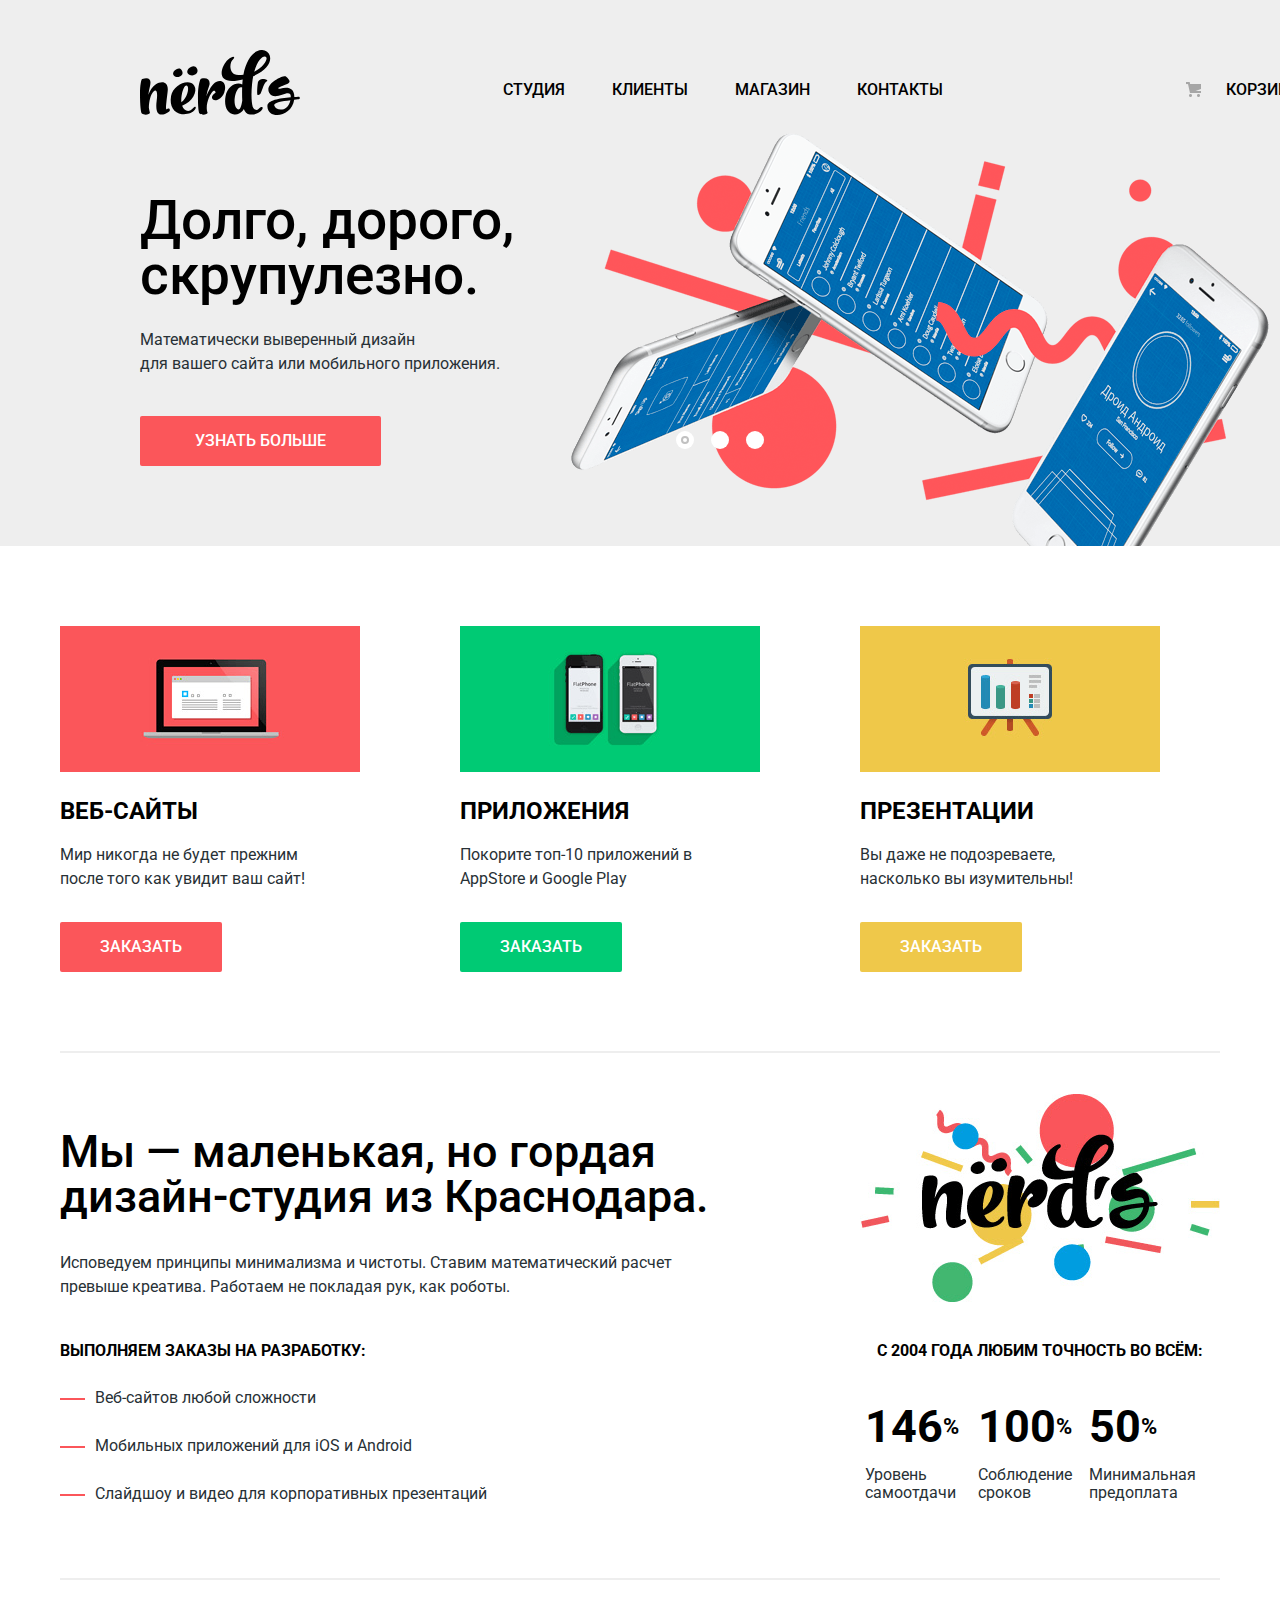
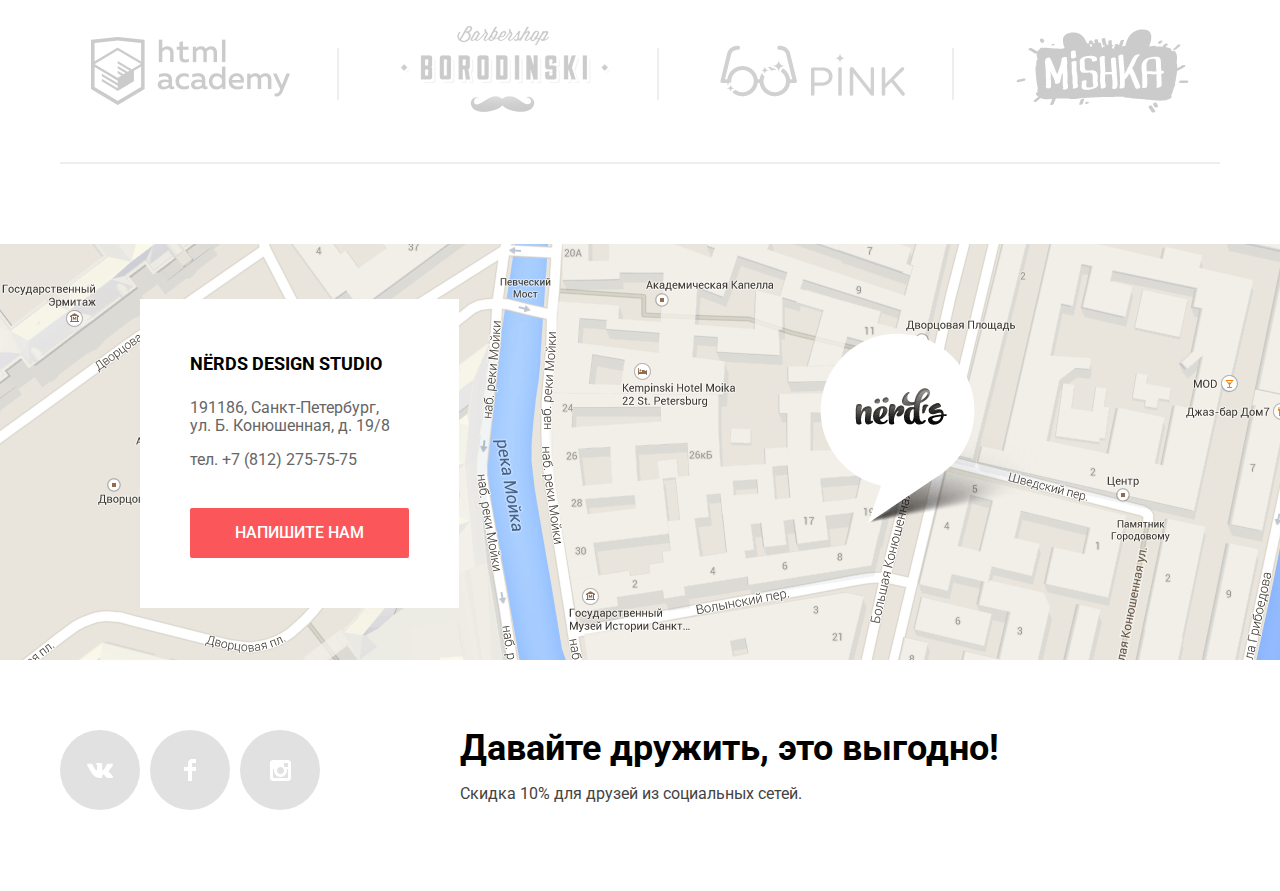
==== commit 8dc35312: "Финал" ====
--- a/index.html
+++ b/index.html
@@ -1,162 +1,165 @@
 <!DOCTYPE html>
 <html lang="ru">
-  <head>
-    <meta charset="utf-8">
-    <title>HTML Academy: Нёрдс</title>
-    <link href="https://fonts.googleapis.com/css?family=Roboto:400,500,700&amp;subset=cyrillic" rel="stylesheet">
-    <link href="css/normalize.css" rel="stylesheet">
-    <link href="css/style.css" rel="stylesheet">
-  </head>
-  <body>
-  	<header class="main-header">
-  		<nav class="main-navigation">
-  			<a class="main-logo">
-  				<img src="img/nerds-logo.svg" width="160" height="65" alt="Логотип студии «Нёрдс»">
-  			</a>
-  			<ul class="site-navigation">
-  				<li><a href="studio.html">Студия</a></li>
-  				<li><a href="customers.html">Клиенты</a></li>
-  				<li><a href="shop.html">Магазин</a></li>
-  				<li><a href="contacts.html">Контакты</a></li>
-  			</ul>
-  			<ul class="user-navigation">
-  				<li class="basket"><a href="#">Корзина</a></li>
-  			</ul>
-  		</nav>
-  	</header>
-    <main>
-    	<h1 class="visually-hidden">Дизайн-студия «Нёрдс»</h1>
-    	<section class="slider">
-    		<h2 class="visually-hidden">Слайдер</h2>
-    		<div class="slide">
-    			<b>Долго, дорого,<br>скрупулезно.</b>
-    			<p>Математически выверенный дизайн<br>для вашего сайта или мобильного приложения.</p>
-    			<a class="btn" href="#">Узнать больше</a>
-    		</div>
-    		<div class="slide visually-hidden">
-    			<b>Любим математику как никто другой</b>
-    			<p>Никакого креатива, только математические формулы для расчета идеальных пропорций.</p>
-    			<a class="btn" href="#">Узнать больше</a>
-    		</div>
-    		<div class="slide visually-hidden">
-    			<b>Только ночь, только хардкор</b>
-    			<p>Работать днем, как все? Мы против этого. Ближе к полуночи работа только начинается.</p>
-    			<a class="btn" href="#">Узнать больше</a>
-    		</div>
-    		<ul class="slider-controls">
-    			<li><button type="button">Слайд 1</button></li>
-    			<li><button type="button">Слайд 2</button></li>
-    			<li><button type="button">Слайд 3</button></li>
-    		</ul>
-    	</section>
-    	<section class="services">
-    		<h2 class="visually-hidden">Услуги</h2>
-    		<ul class="services-list">
-    			<li class="services-item">
-    				<h3>Веб-сайты</h3>
-    				<p>Мир никогда не будет прежним после того как увидит ваш сайт!</p>
-    				<a href="#" class="btn">Заказать</a>
-    			</li>
-    			<li class="services-item">
-    				<h3>Приложения</h3>
-    				<p>Покорите топ-10 приложений в AppStore и Google Play</p>
-    				<a href="#" class="btn">Заказать</a>
-    			</li>
-    			<li class="services-item">
-    				<h3>Презентации</h3>
-    				<p>Вы даже не подозреваете, насколько вы изумительны!</p>
-    				<a href="#" class="btn">Заказать</a>
-    			</li>
-    		</ul>
-    	</section>
-    	<article class="studio-about">
-    		<h2 class="visually-hidden">Кратко о студии</h2>
-    		<div class="studio-wrapper">
-				<p class="lead">Мы — маленькая, но гордая дизайн-студия из Краснодара.</p>
-				<p>Исповедуем принципы минимализма и чистоты. Ставим математический расчет превыше креатива. Работаем не покладая рук, как роботы.</p>
-				<h3>Выполняем заказы на разработку:</h3>
-				<ul class="studio-projects">
-					<li>Веб-сайтов любой сложности</li>
-					<li>Мобильных приложений для iOS и Android</li>
-					<li>Слайдшоу и видео для корпоративных презентаций</li>
+	<head>
+		<meta charset="utf-8">
+		<title>HTML Academy: Нёрдс</title>
+		<link href="https://fonts.googleapis.com/css?family=Roboto:400,500,700&amp;subset=cyrillic" rel="stylesheet">
+		<link href="css/normalize.css" rel="stylesheet">
+		<link href="css/style.css" rel="stylesheet">
+	</head>
+	<body>
+		<header class="main-header">
+			<nav class="main-navigation">
+				<a class="main-logo">
+					<img src="img/nerds-logo.svg" width="160" height="65" alt="Логотип студии «Нёрдс»">
+				</a>
+				<ul class="site-navigation">
+					<li><a href="studio.html">Студия</a></li>
+					<li><a href="customers.html">Клиенты</a></li>
+					<li><a href="shop.html">Магазин</a></li>
+					<li><a href="contacts.html">Контакты</a></li>
 				</ul>
+				<ul class="user-navigation">
+					<li><a href="#">Корзина</a></li>
+				</ul>
+			</nav>
+		</header>
+		<main>
+			<h1 class="visually-hidden">Дизайн-студия «Нёрдс»</h1>
+			<section class="slider">
+				<h2 class="visually-hidden">Слайдер</h2>
+				<input class="visually-hidden" type="radio" name="slider-toggle" id="slide1" checked>
+				<input class="visually-hidden" type="radio" name="slider-toggle" id="slide2">
+				<input class="visually-hidden" type="radio" name="slider-toggle" id="slide3">
+				<ul class="slider-controls">
+					<li><label class="toggle-slide1" for="slide1">Слайд 1</label></li>
+					<li><label class="toggle-slide2" for="slide2">Слайд 2</label></li>
+					<li><label class="toggle-slide3" for="slide3">Слайд 3</label></li>
+				</ul>
+				<div class="slide">
+					<b>Долго, дорого,<br>скрупулезно.</b>
+					<p>Математически выверенный дизайн<br>для вашего сайта или мобильного приложения.</p>
+					<a class="btn" href="#">Узнать больше</a>
+				</div>
+				<div class="slide">
+					<b>Любим математику<br>как никто другой</b>
+					<p>Никакого креатива, только математические формулы<br>для расчета идеальных пропорций.</p>
+					<a class="btn" href="#">Узнать больше</a>
+				</div>
+				<div class="slide">
+					<b>Только ночь,<br>только хардкор</b>
+					<p>Работать днем, как все? Мы против этого.<br>Ближе к полуночи работа только начинается.</p>
+					<a class="btn" href="#">Узнать больше</a>
+				</div>
+			</section>
+			<section class="services">
+				<h2 class="visually-hidden">Услуги</h2>
+				<ul class="services-list">
+					<li class="services-item">
+						<h3>Веб-сайты</h3>
+						<p>Мир никогда не будет прежним<br>после того как увидит ваш сайт!</p>
+						<a href="#" class="btn">Заказать</a>
+					</li>
+					<li class="services-item">
+						<h3>Приложения</h3>
+						<p>Покорите топ-10 приложений в<br>AppStore и Google Play</p>
+						<a href="#" class="btn">Заказать</a>
+					</li>
+					<li class="services-item">
+						<h3>Презентации</h3>
+						<p>Вы даже не подозреваете,<br>насколько вы изумительны!</p>
+						<a href="#" class="btn">Заказать</a>
+					</li>
+				</ul>
+			</section>
+			<article class="studio-about">
+				<h2 class="visually-hidden">Кратко о студии</h2>
+				<div class="studio-wrapper">
+					<p class="lead">Мы — маленькая, но гордая дизайн-студия из Краснодара.</p>
+					<p>Исповедуем принципы минимализма и чистоты. Ставим математический расчет превыше креатива. Работаем не покладая рук, как роботы.</p>
+					<h3>Выполняем заказы на разработку:</h3>
+					<ul class="studio-projects">
+						<li>Веб-сайтов любой сложности</li>
+						<li>Мобильных приложений для iOS и Android</li>
+						<li>Слайдшоу и видео для корпоративных презентаций</li>
+					</ul>
+				</div>
+				<div class="studio-wrapper">
+					<h3>С 2004 года любим точность во всём:</h3>
+					<table class="advantages">
+						<tr>
+							<td>146<span class="advantage-percent">%</span></td>
+							<td>100<span class="advantage-percent">%</span></td>
+							<td>50<span class="advantage-percent">%</span></td>
+						</tr>
+						<tr>
+							<td>Уровень самоотдачи</td>
+							<td>Соблюдение сроков</td>
+							<td>Минимальная предоплата</td>
+						</tr>
+					</table>
+				</div>
+			</article>
+			<section class="cases">
+				<h2 class="visually-hidden">Примеры наших проектов</h2>
+				<ul class="cases-list">
+					<li class="case-item">
+						<a href="#"><img src="img/logo-1.png" width="199" height="68" alt="Html Academy"></a>
+					</li>
+					<li class="case-item">
+						<a href="#"><img src="img/logo-2.png" width="209" height="90" alt="Barbershop Borodinski"></a>
+					</li>
+					<li class="case-item">
+						<a href="#"><img src="img/logo-3.png" width="185" height="52" alt="Pink"></a>
+					</li>
+					<li class="case-item">
+						<a href="#"><img src="img/logo-4.png" width="173" height="84" alt="Mishka"></a>
+					</li>
+				</ul>
+			</section>
+			<section class="contacts">
+				<h2 class="visually-hidden">Наши контакты</h2>
+				<div class="contacts-wrapper">
+					<h3>Nёrds design studio</h3>
+					<p>191186, Санкт-Петербург,<br>
+					ул. Б. Конюшенная, д. 19/8</p>
+					<p>тел. +7 (812) 275-75-75</p>
+					<a href="#" class="btn">Напишите нам</a>
+				</div>
+				<div class="map-wrapper">
+					<img src="img/map.png" width="1440" height="416" alt="Карта">
+				</div>
+			</section>
+		</main>
+		<footer class="main-footer">
+			<ul class="socials">
+				<li><a class="socials-vk" href="#">Вконтакте</a></li>
+				<li><a class="socials-fb" href="#">Facebook</a></li>
+				<li><a class="socials-insta" href="#">Instagram</a></li>
+			</ul>
+			<div>
+				<b>Давайте дружить, это выгодно!</b>
+				<p>Скидка 10% для друзей из социальных сетей.</p>
 			</div>
-			<div class="studio-wrapper">
-				<h3>С 2004 года любим точность во всём:</h3>
-				<table class="advantages">
-					<tr>
-						<td>146<span class="advantage-percent">%</span></td>
-						<td>100<span class="advantage-percent">%</span></td>
-						<td>50<span class="advantage-percent">%</span></td>
-					</tr>
-					<tr>
-						<td>Уровень самоотдачи</td>
-						<td>Соблюдение сроков</td>
-						<td>Минимальная предоплата</td>
-					</tr>
-				</table>
-			</div>
-		</article>
-		<section class="cases">
-			<h2 class="visually-hidden">Примеры наших проектов</h2>
-			<ul class="cases-list">
-				<li class="case-item">
-					<a href="#"><img src="img/logo-1.png" width="199" height="68" alt="Html Academy"></a>
-				</li>
-				<li class="case-item">
-					<a href="#"><img src="img/logo-2.png" width="209" height="90" alt="Barbershop Borodinski"></a>
-				</li>
-				<li class="case-item">
-					<a href="#"><img src="img/logo-3.png" width="185" height="52" alt="Pink"></a>
-				</li>
-				<li class="case-item">
-					<a href="#"><img src="img/logo-4.png" width="173" height="84" alt="Mishka"></a>
-				</li>
-			</ul>
-    	</section>
-    	<section class="contacts">
-    		<h2 class="visually-hidden">Наши контакты</h2>
-    		<div class="contacts-wrapper">
-	    		<h3>Nёrds design studio</h3>
-	    		<p>191186, Санкт-Петербург,<br>
-	    		ул. Б. Конюшенная, д. 19/8</p>
-	    		<p>тел. +7 (812) 275-75-75</p>
-	    		<a href="#" class="btn">Напишите нам</a>
-    		</div>
-    		<div>
-    			<img src="img/map.png" width="1440" height="416" alt="Карта">
-    		</div>
-    	</section>
-    </main>
-    <footer class="main-footer">
-    	<ul class="socials">
-    		<li><a class="socials-vk" href="#">Вконтакте</a></li>
-    		<li><a class="socials-fb" href="#">Facebook</a></li>
-    		<li><a class="socials-insta" href="#">Instagram</a></li>
-    	</ul>
-    	<div>
-	    	<b>Давайте дружить, это выгодно!</b>
-	    	<p>Скидка 10% для друзей из социальных сетей.</p>
-    	</div>
-    </footer>
-    <section class="modal-feedback">
-    	<h2>Напишите нам</h2>
-    	<form>
-    		<label>
-    			Ваше имя:<br>
-    			<input type="text" name="username" placeholder="Представьтесь, пожалуйста">
-    		</label><br>
-    		<label>
-    			Ваш e-mail:<br>
-    			<input type="text" name="usermail" placeholder="Для отправки ответа">
-    		</label><br>
-    		<label>
-    			Текст письма:<br>
-    			<textarea>В свободной форме</textarea>
-    		</label><br>
-    		<button class="btn" type="submit">Отправить</button><br>
-    		<button class="modal-close" type="button">X</button>
-    	</form>
-    </section>
-  </body>
+		</footer>
+		<section class="modal-feedback">
+			<h2>Напишите нам</h2>
+			<form>
+				<label>
+					Ваше имя:<br>
+					<input type="text" name="username" placeholder="Представьтесь, пожалуйста">
+				</label>
+				<label>
+					Ваш e-mail:<br>
+					<input type="text" name="usermail" placeholder="Для отправки ответа">
+				</label><br>
+				<label>
+					Текст письма:<br>
+					<textarea>В свободной форме</textarea>
+				</label><br>
+				<button class="btn" type="submit">Отправить</button><br>
+				<button class="modal-close" type="button">Закрыть</button>
+			</form>
+		</section>
+	</body>
 </html>
--- a/css/style.css
+++ b/css/style.css
@@ -1,4 +1,6 @@
 body {
+	position: relative;
+
 	min-width: 1200px;
 	margin: 0 auto;
 	padding: 0;
@@ -16,8 +18,7 @@
 	text-decoration: none;
 }
 
-.visually-hidden,
-.modal-feedback {
+.visually-hidden {
 	display: none;
 }
 
@@ -29,6 +30,10 @@
 	background-color: #eeeeee;
 }
 
+.main-logo {
+	height: 65px;
+}
+
 .main-logo:hover,
 .main-logo:focus {
 	opacity: 0.8;
@@ -53,9 +58,11 @@
 
 .site-navigation,
 .user-navigation {
+	margin: 0;
+	margin-top: 25px;
+	padding: 0;
+
 	list-style: none;
-
-	margin-top: 33px;
 }
 
 .site-navigation {
@@ -63,6 +70,27 @@
 	justify-content: space-between;
 
 	width: 440px;
+	margin-right: 40px;
+}
+
+.site-navigation li,
+.user-navigation li {
+	position: relative;
+}
+
+.site-navigation-current::after,
+.user-navigation-current::after {
+	position: absolute;
+	top: 32px;
+	left: 0;
+	z-index: 100;
+
+	display: block;
+	width: 100%;
+	height: 2px;
+
+	content: "";
+	background-color: #fb565a;
 }
 
 .site-navigation a,
@@ -82,10 +110,19 @@
 	opacity: 0.3; 
 }
 
+.user-navigation a {
+	padding-left: 40px;
+
+	background-image: url("../img/cart-icon.png");
+	background-repeat: no-repeat;
+	background-position: left center;
+}
+
 .slider {
 	position: relative;
 
 	width: 1440px;
+	height: 431px;
 	margin: 0 auto;
 	margin-bottom: 80px;
 
@@ -93,15 +130,33 @@
 }
 
 .slide {
+	display: none;
+	position: absolute;
+	top: 0;
+	left: 50%;
+
 	width: 1160px;
-	height: 414px;
-	margin: 0 auto;
-	padding-top: 80px;
+	height: 431px;
+	margin-left: -580px;
+	padding-top: 78px;
 	box-sizing: border-box;
 
+	background-repeat: no-repeat;
+}
+
+.slide:nth-of-type(1) {
 	background-image: url("../img/nerds-slide1.png");
-	background-repeat: no-repeat;
-	background-position: 100% 100%;
+	background-position: 431px bottom;
+}
+
+.slide:nth-of-type(2) {
+	background-image: url("../img/nerds-slide2.png");
+	background-position: 495px bottom;
+}
+
+.slide:nth-of-type(3) {
+	background-image: url("../img/nerds-slide3.png");
+	background-position: 400px bottom;
 }
 
 .slide b {
@@ -111,6 +166,11 @@
 	color: #000000;
 }
 
+.slide p {
+	margin-top: 25px;
+	margin-bottom: 40px;
+}
+
 .slide .btn {
 	padding-left: 55px;
 	padding-right: 55px;
@@ -118,14 +178,19 @@
 
 .slider-controls {
 	position: absolute;
-	bottom: 96px;
-	left: 50%;
+	bottom: 81px;
+	left: 619px;
+	z-index: 100;
+
 	display: flex;
 
 	list-style: none;
 }
 
-.slider-controls button {
+.slider-controls label {
+	position: relative;
+	display: block;
+
 	width: 18px;
 	height: 18px;
 	margin-left: 17px;
@@ -137,6 +202,31 @@
 	border-radius: 50%;
 
 	cursor: pointer;
+}
+
+#slide1:checked ~ ul .toggle-slide1::after,
+#slide2:checked ~ ul .toggle-slide2::after,
+#slide3:checked ~ ul .toggle-slide3::after {
+	position: absolute;
+	top: 5px;
+	left: 5px;
+	z-index: 101;
+
+	display: block;
+	width: 4px;
+	height: 4px;
+
+	background-color: #ffffff;
+	border: 2px solid #c1c1c1;
+	border-radius: 50%;
+
+	content: "";
+}
+
+#slide1:checked ~ .slide:nth-of-type(1),
+#slide2:checked ~ .slide:nth-of-type(2),
+#slide3:checked ~ .slide:nth-of-type(3) {
+	display: block;
 }
 
 .btn {
@@ -163,20 +253,38 @@
 	color: rgba(255,255,255,0.3);
 
 	background-color: #d7373b;
+	box-shadow: inset 0 3px 4px 0 rgba(0,0,0,0.35);
 }
 
 .services {
+	position: relative;
+
 	width: 1160px;
 	margin: 0 auto;
 	margin-bottom: 80px;
 }
 
+.services::after {
+	position: absolute;
+	bottom: -81px;
+	left: 0;
+	
+	display: block;
+	width: 100%;
+	height: 2px;
+
+	background-color: #eeeeee;
+
+	content: "";
+}
+
 .services-list {
 	display: flex;
 	justify-content: space-between;
 
 	margin: 0;
 	padding: 0;
+	padding-right: 60px;
 
 	list-style: none;
 }
@@ -199,6 +307,7 @@
 }
 
 .services-item .btn {
+	margin-top: 15px;
 	padding-left: 40px;
 	padding-right: 40px;
 }
@@ -228,6 +337,8 @@
 }
 
 .services-item h3 {
+	margin-bottom: 17px;
+
 	font-size: 24px;
 	line-height: 30px;
 	font-weight: 700;
@@ -236,12 +347,28 @@
 }
 
 .studio-about {
+	position: relative;
 	display: flex;
 	justify-content: space-between;
 
 	width: 1160px;
 	margin: 0 auto;
-	margin-bottom: 80px;
+	margin-bottom: 54px;
+	padding-top: 32px;
+}
+
+.studio-about::after {
+	position: absolute;
+	bottom: -50px;
+	left: 0;
+	
+	display: block;
+	width: 100%;
+	height: 2px;
+
+	background-color: #eeeeee;
+
+	content: "";
 }
 
 .studio-wrapper:first-of-type {
@@ -255,10 +382,12 @@
 
 	background-image: url("../img/nerds-illustration.png");
 	background-repeat: no-repeat;
-	background-position: center top;
+	background-position: center 10px;
 }
 
 .lead {
+	margin-bottom: 32px;
+
 	font-size: 45px;
 	line-height: 45px;
 	font-weight: 500;
@@ -266,23 +395,29 @@
 }
 
 .studio-about h3 {
-	padding-left: 18px;
+	margin-top: 40px;
+	margin-bottom: 23px;
 
 	font-size: 16px;
 	line-height: 24px;
 	font-weight: 700;
+	text-transform: uppercase;
 	color: #000000;
 }
 
 .studio-projects {
-	margin: 0
+	margin: 0;
 	padding: 0;
 
 	list-style: none;
 }
 
+.studio-projects li {
+	margin-bottom: 24px;
+}
+
 .studio-projects li::before {
-	display: inline-table;
+	display: inline-block;
 
 	width: 25px;
 	height: 2px;
@@ -292,6 +427,16 @@
 	vertical-align: middle;
 
 	content: "";
+}
+
+.studio-wrapper:last-of-type h3 {
+	margin-top: 7px;
+	margin-bottom: 25px;
+	padding-left: 17px;
+}
+
+.advantages {
+	border-spacing: 4px 15px;
 }
 
 .advantages tr:first-child {
@@ -312,15 +457,31 @@
 }
 
 .cases {
+	position: relative;
+
 	width: 1160px;
 	margin: 0 auto;
 	margin-bottom: 80px;
 }
 
+.cases::after {
+	position: absolute;
+	bottom: 0;
+	left: 0;
+	
+	display: block;
+	width: 100%;
+	height: 2px;
+
+	background-color: #eeeeee;
+
+	content: "";
+}
+
 .cases-list {
 	display: flex;
 	justify-content: space-around;
-	align-items: center;
+	align-items: stretch;
 
 	height: 180px;
 	margin: 0;
@@ -329,6 +490,27 @@
 	list-style: none;
 }
 
+.case-item {
+	display: flex;
+	justify-content: space-between;
+	align-items: center;
+}
+
+.case-item::after {
+	display: block;
+	width: 2px;
+	height: 52px;
+	margin-left: 47px;
+
+	background-color: #eeeeee;
+
+	content: "";
+}
+
+.case-item:last-child::after {
+	display: none;
+}
+
 .cases a {
 	opacity: 0.2;
 }
@@ -361,6 +543,9 @@
 }
 
 .contacts-wrapper h3 {
+	margin-top: 0;
+	margin-bottom: 20px;
+
 	font-size: 18px;
 	line-height: 30px;
 	font-weight: 700;
@@ -374,8 +559,13 @@
 }
 
 .contacts-wrapper .btn {
+	margin-top: 23px;
 	padding-left: 45px;
 	padding-right: 45px;
+}
+
+.map-wrapper {
+	height: 416px;
 }
 
 .main-footer {
@@ -406,6 +596,7 @@
 }
 
 .socials a {
+	position: relative;
 	display: block;
 
 	width: 80px;
@@ -414,21 +605,47 @@
 	color: #283136;
 
 	background-color: #e1e1e1;
+	border-radius: 50%;
+}
+
+.socials a::after {
+	position: absolute;
+	top: 0;
+	left: 0;
+	display: block;
+
+	width: 80px;
+	height: 80px;
+
 	background-repeat: no-repeat;
 	background-position: center center;
-	border-radius: 50%;
-}
-
-.socials-vk {
+
+	content: "";
+}
+
+.socials-vk::after {
 	background-image: url("../img/vk-icon.svg");
 }
 
-.socials-fb {
+.socials-fb::after {
 	background-image: url("../img/fb-icon.svg");
 }
 
-.socials-insta {
+.socials-insta::after {
 	background-image: url("../img/insta-icon.svg");
+}
+
+.socials a:hover {
+	background-color: #e74246;
+}
+
+.socials a:active {
+	background-color: #d7373b;
+	box-shadow: inset 0 3px 4px 0 rgba(0,0,0,0.35);
+}
+
+.socials a:active::after {
+	opacity: 0.3;
 }
 
 .main-footer b {
@@ -443,11 +660,41 @@
 	color: #444444;
 }
 
+.modal-feedback {
+	position: absolute;
+	left: 50%;
+	bottom: 120px;
+
+	display: none;
+	width: 760px;
+	height: 455px;
+	margin-left: -480px;
+	padding-top: 74px;
+	padding-left: 100px;
+	padding-right: 100px;
+	padding-bottom: 84px;
+
+	background-color: #ffffff;
+	box-shadow: 0 20px 40px 0 rgba(0,0,0,0.75);
+}
+
 .modal-feedback h2 {
+	margin-top: 0;
+	margin-bottom: 48px;
+	
 	font-size: 45px;
 	line-height: 45px;
 	font-weight: 500;
 	color: #000000;
+}
+
+.modal-feedback form {
+	position: relative;
+
+	display: flex;
+	justify-content: flex-start;
+	align-items: flex-start;
+	flex-wrap: wrap;
 }
 
 .modal-feedback label {
@@ -457,6 +704,24 @@
 	color: #000000;
 }
 
+.modal-feedback label:first-child {
+	margin-right: 36px;
+}
+
+.modal-feedback input {
+	width: 356px;
+	height: 46px;
+	margin-top: 13px;
+	margin-bottom: 35px;
+}
+
+.modal-feedback textarea {
+	width: 756px;
+	height: 114px;
+	margin-top: 13px;
+	margin-bottom: 47px;
+}
+
 .modal-feedback input,
 .modal-feedback textarea {
 	border: 2px solid #d7dcde;
@@ -481,14 +746,44 @@
 	border: none;
 }
 
+.modal-feedback .btn {
+	padding-left: 80px;
+	padding-right: 80px;
+}
+
+.modal-feedback .modal-close {
+	position: absolute;
+	top: -70px;
+	right: -10px;
+
+	width: 21px;
+	height: 21px;
+
+	font-size: 0;
+
+	background-color: transparent;
+	background-image: url("../img/close-cross.png");
+	background-repeat: no-repeat;
+	background-position: left top;
+	opacity: 0.3
+}
+
+.modal-feedback .modal-close:hover {
+	opacity: 1;
+}
+
+.modal-feedback .modal-close:active {
+	opacity: 0.1;
+}
+
 /* магазин */
 
 .shop-title {
 	width: 1440px;
 	margin: 0 auto;
-	margin-bottom: 57px;
-	padding-top: 80px;
-	padding-bottom: 115px;
+	margin-bottom: 55px;
+	padding-top: 78px;
+	padding-bottom: 108px;
 
 	font-size: 55px;
 	line-height: 55px;
@@ -513,7 +808,7 @@
 
 .filters fieldset {
 	margin: 0;
-	margin-bottom: 57px;
+	margin-bottom: 52px;
 	padding: 0;
 
 	border: none;
@@ -536,6 +831,59 @@
 .filters label {
 	font: inherit;
 	line-height: 20px;
+
+	cursor: pointer;
+}
+
+.price-controls {
+	position: relative;
+
+	width: 260px;
+	height: 80px;
+	margin-top: 30px;
+	margin-bottom: 15px;
+
+	background-color: #eeeeee;
+	border-radius: 2px;
+}
+
+.price-scale {
+	position: absolute;
+	top: 39px;
+	left: 20px;
+
+	width: 219px;
+	height: 2px;
+
+	background-color: #d7dcde;
+}
+
+.price-value {
+	width: 150px;
+	height: 2px;
+
+	background-color: #00ca74;
+}
+
+.price-toggle {
+	position: absolute;
+	top: 30px;
+
+	width: 4px;
+	height: 4px;
+
+	background-color: #ababab;
+	border: 8px solid #ffffff;
+	border-radius: 50%;
+	box-shadow: 0 1px 1px 1px rgba(0,0,0,0.35);
+}
+
+.toggle-min {
+	left: 18px;
+}
+
+.toggle-max {
+	left: 160px;
 }
 
 .filters .price {
@@ -543,8 +891,14 @@
 	text-transform: uppercase;
 }
 
+.filters .price:first-of-type {
+	margin-right: 28px;
+}
+
 .price input {
 	width: 80px;
+	height: 38px;
+	margin-left: 8px;
 
 	font: inherit;
 	text-align: center;
@@ -554,6 +908,80 @@
 	border-radius: 2px;
 }
 
+.filters input[type="radio"],
+.filters input[type="checkbox"] {
+	display: none;
+}
+
+.radio-checkbox {
+	position: relative;
+
+	display: block;
+	margin-bottom: 17px;
+	padding-left: 35px;
+	padding-top: 2px;
+}
+
+.radio-checkbox:last-of-type {
+	margin-bottom: 0;
+}
+
+.radio-indicator {
+	position: absolute;
+	top: -2px;
+	left: 0;
+
+	width: 17px;
+	height: 17px;
+
+	background-color: #ffffff;
+	border: 4px solid #4d4d4d;
+	border-radius: 50%;
+	opacity: 0.4;
+}
+
+.filters input[type="radio"]:checked + .radio-indicator::after {
+	position: absolute;
+	top: 4px;
+	left: 4px;
+
+	width: 9px;
+	height: 9px;
+
+	background-color: #4d4d4d;
+	border-radius: 50%;
+	
+	content: "";
+}
+
+.radio-indicator:hover,
+.checkbox-indicator:hover {
+	opacity: 1;
+}
+
+.filters input[type="radio"]:disabled + .radio-indicator,
+.filters input[type="checkbox"]:disabled + .checkbox-indicator {
+	opacity: 0.1;
+}
+
+.checkbox-indicator {
+	position: absolute;
+	top: -1px;
+	left: 0;
+
+	width: 27px;
+	height: 23px;
+
+	background-image: url("../img/checkbox-off.png");
+	background-repeat: no-repeat;
+	background-position: left center;
+	opacity: 0.4;
+}
+
+.filters input[type="checkbox"]:checked + .checkbox-indicator {
+	background-image: url("../img/checkbox-on.png");
+}
+
 .filters .btn {
 	padding-left: 90px;
 	padding-right: 90px;
@@ -569,13 +997,13 @@
 
 .filter-nav:hover {
 	background-color: #dfdfdf;
-	border-color: #dfdfdf;
 }
 
 .filter-nav:active {
 	color: rgba(0,0,0,0.3);
+
 	background-color: #d5d5d5;
-	border-color: #d5d5d5;
+	box-shadow: inset 0 3px 4px 0 rgba(0,0,0,0.35);
 }
 
 .catalog {
@@ -585,9 +1013,13 @@
 .catalog-sort {
 	display: flex;
 	justify-content: space-between;
+
+	margin-bottom: 52px;
 }
 
 .catalog-sort h3 {
+	margin: 0;
+
 	font-size: 18px;
 	line-height: 18px;
 	font-weight: 700;
@@ -624,9 +1056,38 @@
 
 .sort-type .sort-up,
 .sort-type .sort-down {
+	display: block;
+
+	width: 11px;
+	height: 10px;
+	margin-top: 7px;
+
 	font-size: 0;
 
-	border: 11px solid grey;
+	background-image: url("../img/icon-sort.png");
+	background-repeat: no-repeat;
+	background-position: center bottom;
+	opacity: 0.2;
+}
+
+.sort-type .sort-down {
+	margin-left: 10px;
+}
+
+.sort-type .sort-up {
+	transform: rotate(180deg);
+}
+
+.sort-type .sort-up:hover,
+.sort-type .sort-down:hover {
+	opacity: 0.6;
+}
+
+.sort-type .sort-up:active,
+.sort-type .sort-down:active,
+.sort-up.sort-type-current,
+.sort-down.sort-type-current {
+	opacity: 1;
 }
 
 .catalog-list {
@@ -643,14 +1104,30 @@
 .catalog-item {
 	position: relative;
 
-	margin-bottom: 30px;
+	margin-bottom: 25px;
+}
+
+.catalog-item::before {
+	display: block;
+	width: 100%;
+	height: 40px;
+
+	background-image: url("../img/browser.png");
+	background-repeat: no-repeat;
+	opacity: 0.12;
+
+	content: "";
+}
+
+.catalog-item:hover::before {
+	opacity: 1;
 }
 
 .catalog-item-hover {
 	position: absolute;
-	bottom: 0;
+	bottom: 8px;
 	left: 0;
-	/*display: none;*/
+	display: none;
 
 	width: 360px;
 	height: 230px;
@@ -661,6 +1138,8 @@
 }
 
 .catalog-item-hover h4 {
+	margin-bottom: 10px;
+
 	font-size: 18px;
 	line-height: 30px;
 	font-weight: 700;
@@ -674,8 +1153,13 @@
 }
 
 .catalog-item-hover .btn {
+	margin-top: 15px;
 	padding-left: 60px;
 	padding-right: 60px;
+}
+
+.catalog-item:hover .catalog-item-hover {
+	display: block;
 }
 
 .catalog-pagination {
@@ -696,20 +1180,26 @@
 
 .catalog-pagination a {
 	display: block;
+	width: 50px;
+	height: 50px;
+	
+	line-height: 50px;
+	text-align: center;
+	vertical-align: middle;
+}
+
+.catalog-pagination .catalog-pagination-next {
+	width: 260px;
+
+	text-transform: uppercase;
+}
+
+.catalog-pagination .catalog-pagination-current {
 	width: 44px;
 	height: 44px;
-	
+
 	line-height: 44px;
-	text-align: center;
-	vertical-align: middle;
-
-	border: 3px solid #eeeeee;
-}
-
-.catalog-pagination .catalog-pagination-next {
-	width: 260px;
-}
-
-.catalog-pagination .catalog-pagination-current {
+
 	background-color: #ffffff;
+	border: 3px solid #dbdbdb;
 }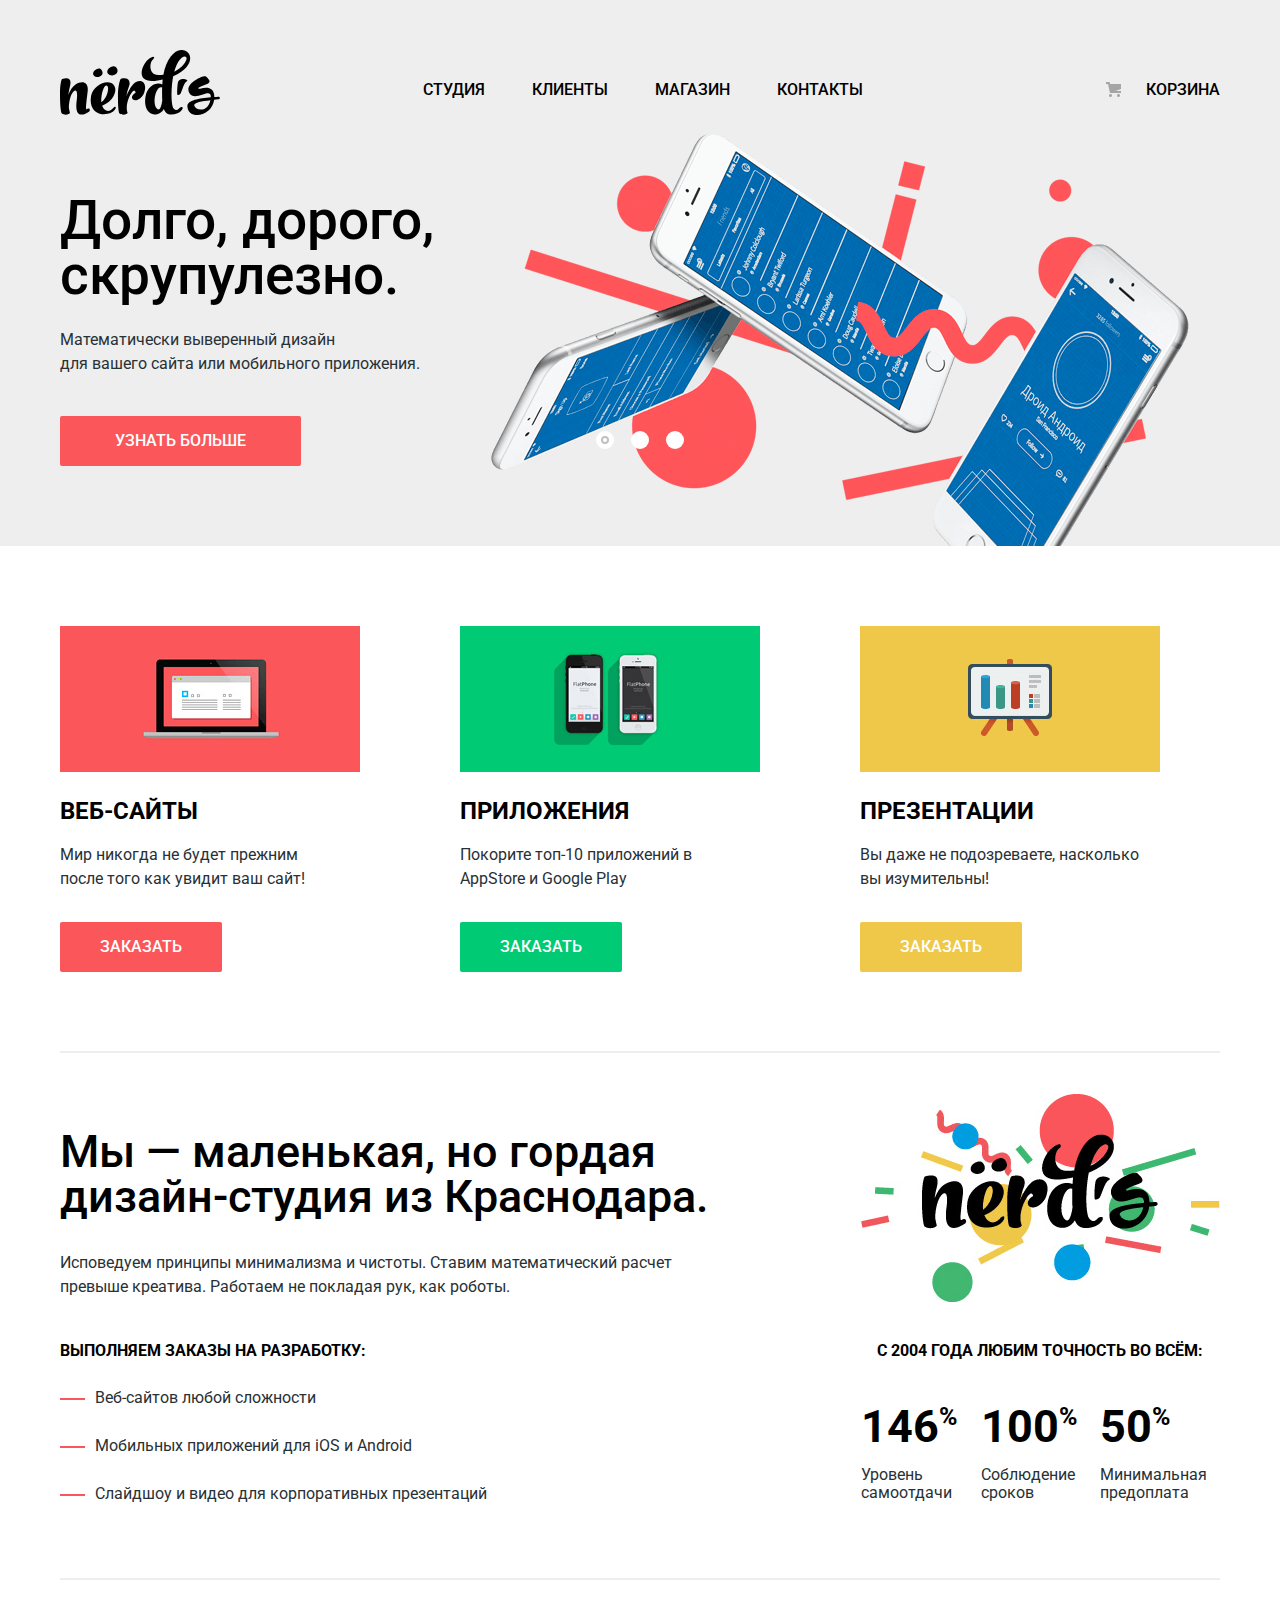
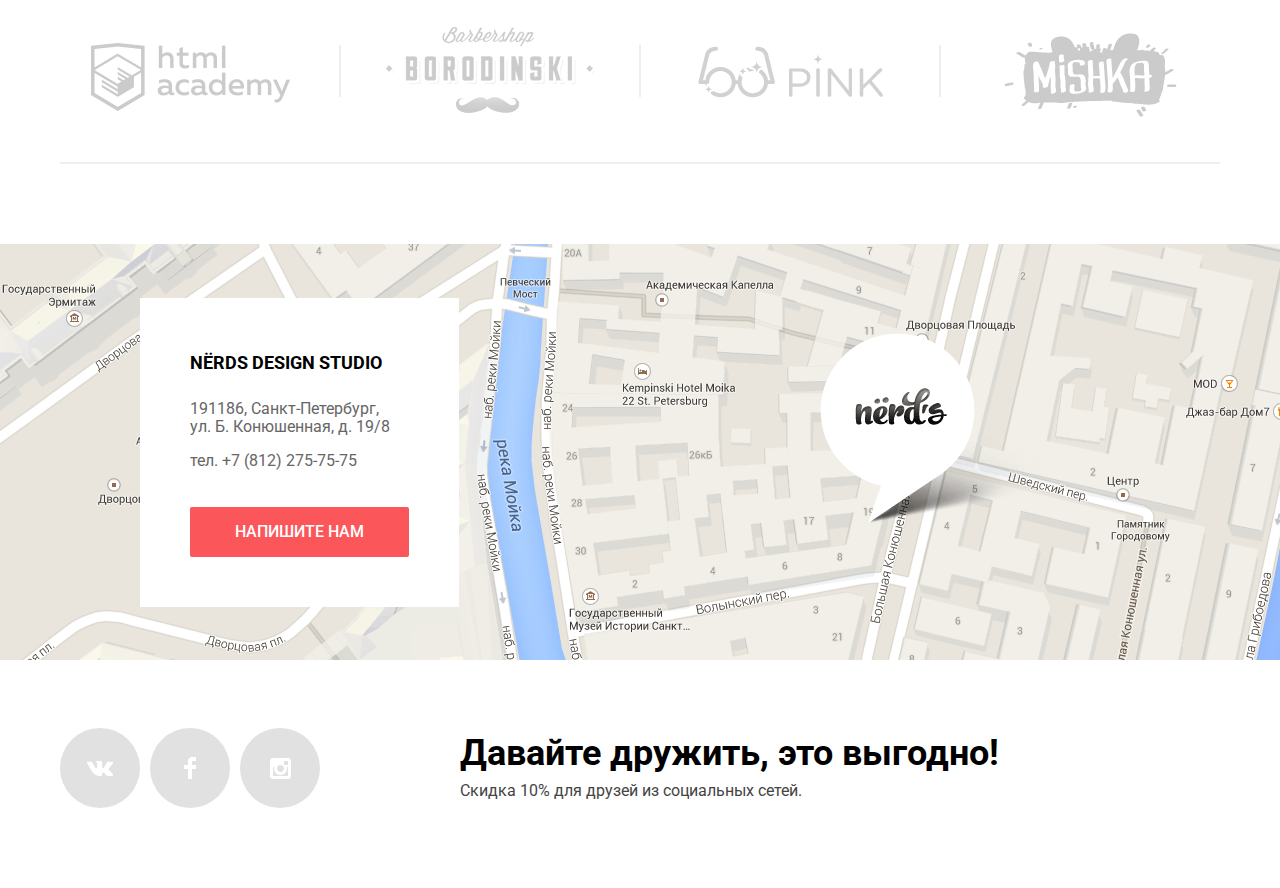
==== commit 43b02d37: "Финал (опять)" ====
--- a/index.html
+++ b/index.html
@@ -28,28 +28,30 @@
 			<h1 class="visually-hidden">Дизайн-студия «Нёрдс»</h1>
 			<section class="slider">
 				<h2 class="visually-hidden">Слайдер</h2>
-				<input class="visually-hidden" type="radio" name="slider-toggle" id="slide1" checked>
-				<input class="visually-hidden" type="radio" name="slider-toggle" id="slide2">
-				<input class="visually-hidden" type="radio" name="slider-toggle" id="slide3">
-				<ul class="slider-controls">
-					<li><label class="toggle-slide1" for="slide1">Слайд 1</label></li>
-					<li><label class="toggle-slide2" for="slide2">Слайд 2</label></li>
-					<li><label class="toggle-slide3" for="slide3">Слайд 3</label></li>
-				</ul>
-				<div class="slide">
-					<b>Долго, дорого,<br>скрупулезно.</b>
-					<p>Математически выверенный дизайн<br>для вашего сайта или мобильного приложения.</p>
-					<a class="btn" href="#">Узнать больше</a>
-				</div>
-				<div class="slide">
-					<b>Любим математику<br>как никто другой</b>
-					<p>Никакого креатива, только математические формулы<br>для расчета идеальных пропорций.</p>
-					<a class="btn" href="#">Узнать больше</a>
-				</div>
-				<div class="slide">
-					<b>Только ночь,<br>только хардкор</b>
-					<p>Работать днем, как все? Мы против этого.<br>Ближе к полуночи работа только начинается.</p>
-					<a class="btn" href="#">Узнать больше</a>
+				<div class="slider-wrapper">
+					<input class="visually-hidden" type="radio" name="slider-toggle" id="slide1" checked>
+					<input class="visually-hidden" type="radio" name="slider-toggle" id="slide2">
+					<input class="visually-hidden" type="radio" name="slider-toggle" id="slide3">
+					<ul class="slider-controls">
+						<li><label class="toggle-slide1" for="slide1">Слайд 1</label></li>
+						<li><label class="toggle-slide2" for="slide2">Слайд 2</label></li>
+						<li><label class="toggle-slide3" for="slide3">Слайд 3</label></li>
+					</ul>
+					<div class="slide">
+						<b>Долго, дорого,<br>скрупулезно.</b>
+						<p>Математически выверенный дизайн<br>для вашего сайта или мобильного приложения.</p>
+						<a class="btn" href="#">Узнать больше</a>
+					</div>
+					<div class="slide">
+						<b>Любим математику<br>как никто другой</b>
+						<p>Никакого креатива, только математические формулы<br>для расчета идеальных пропорций.</p>
+						<a class="btn" href="#">Узнать больше</a>
+					</div>
+					<div class="slide">
+						<b>Только ночь,<br>только хардкор</b>
+						<p>Работать днем, как все? Мы против этого.<br>Ближе к полуночи работа только начинается.</p>
+						<a class="btn" href="#">Узнать больше</a>
+					</div>
 				</div>
 			</section>
 			<section class="services">
@@ -57,17 +59,17 @@
 				<ul class="services-list">
 					<li class="services-item">
 						<h3>Веб-сайты</h3>
-						<p>Мир никогда не будет прежним<br>после того как увидит ваш сайт!</p>
+						<p>Мир никогда не будет прежним после того как увидит ваш сайт!</p>
 						<a href="#" class="btn">Заказать</a>
 					</li>
 					<li class="services-item">
 						<h3>Приложения</h3>
-						<p>Покорите топ-10 приложений в<br>AppStore и Google Play</p>
+						<p>Покорите топ-10 приложений в AppStore и Google Play</p>
 						<a href="#" class="btn">Заказать</a>
 					</li>
 					<li class="services-item">
 						<h3>Презентации</h3>
-						<p>Вы даже не подозреваете,<br>насколько вы изумительны!</p>
+						<p>Вы даже не подозреваете, насколько вы изумительны!</p>
 						<a href="#" class="btn">Заказать</a>
 					</li>
 				</ul>
@@ -104,7 +106,7 @@
 				<h2 class="visually-hidden">Примеры наших проектов</h2>
 				<ul class="cases-list">
 					<li class="case-item">
-						<a href="#"><img src="img/logo-1.png" width="199" height="68" alt="Html Academy"></a>
+						<a href="https://htmlacademy.ru/intensive/htmlcss"><img src="img/logo-1.png" width="199" height="68" alt="Html Academy"></a>
 					</li>
 					<li class="case-item">
 						<a href="#"><img src="img/logo-2.png" width="209" height="90" alt="Barbershop Borodinski"></a>
@@ -124,7 +126,7 @@
 					<p>191186, Санкт-Петербург,<br>
 					ул. Б. Конюшенная, д. 19/8</p>
 					<p>тел. +7 (812) 275-75-75</p>
-					<a href="#" class="btn">Напишите нам</a>
+					<a href="feedback.html" class="btn">Напишите нам</a>
 				</div>
 				<div class="map-wrapper">
 					<img src="img/map.png" width="1440" height="416" alt="Карта">
@@ -137,7 +139,7 @@
 				<li><a class="socials-fb" href="#">Facebook</a></li>
 				<li><a class="socials-insta" href="#">Instagram</a></li>
 			</ul>
-			<div>
+			<div class="main-footer-wrapper">
 				<b>Давайте дружить, это выгодно!</b>
 				<p>Скидка 10% для друзей из социальных сетей.</p>
 			</div>
@@ -145,19 +147,21 @@
 		<section class="modal-feedback">
 			<h2>Напишите нам</h2>
 			<form>
+				<div class="modal-wrapper">
+					<label>
+						Ваше имя:
+						<input type="text" name="username" placeholder="Представьтесь, пожалуйста">
+					</label>
+					<label>
+						Ваш e-mail:
+						<input type="text" name="usermail" placeholder="Для отправки ответа">
+					</label>
+				</div>
 				<label>
-					Ваше имя:<br>
-					<input type="text" name="username" placeholder="Представьтесь, пожалуйста">
+					Текст письма:
+					<textarea>В свободной форме</textarea>
 				</label>
-				<label>
-					Ваш e-mail:<br>
-					<input type="text" name="usermail" placeholder="Для отправки ответа">
-				</label><br>
-				<label>
-					Текст письма:<br>
-					<textarea>В свободной форме</textarea>
-				</label><br>
-				<button class="btn" type="submit">Отправить</button><br>
+				<button class="btn" type="submit">Отправить</button>
 				<button class="modal-close" type="button">Закрыть</button>
 			</form>
 		</section>
--- a/css/style.css
+++ b/css/style.css
@@ -23,8 +23,6 @@
 }
 
 .main-header {
-	width: 1440px;
-	margin: 0 auto;
 	padding-top: 50px;
 
 	background-color: #eeeeee;
@@ -49,6 +47,8 @@
 
 	width: 1160px;
 	margin: 0 auto;
+	padding-left: 20px;
+	padding-right: 20px;
 
 	line-height: 30px;
 	font-weight: 500;
@@ -119,25 +119,29 @@
 }
 
 .slider {
-	position: relative;
-
-	width: 1440px;
+	margin-bottom: 80px;
+
+	background-color: #eeeeee;
+}
+
+.slider-wrapper {
+	position: relative;
+
+	width: 1160px;
 	height: 431px;
 	margin: 0 auto;
-	margin-bottom: 80px;
-
-	background-color: #eeeeee;
+	padding-left: 20px;
+	padding-right: 20px;
 }
 
 .slide {
 	display: none;
 	position: absolute;
 	top: 0;
-	left: 50%;
+	left: 20px;
 
 	width: 1160px;
 	height: 431px;
-	margin-left: -580px;
 	padding-top: 78px;
 	box-sizing: border-box;
 
@@ -179,7 +183,7 @@
 .slider-controls {
 	position: absolute;
 	bottom: 81px;
-	left: 619px;
+	left: 499px;
 	z-index: 100;
 
 	display: flex;
@@ -262,15 +266,17 @@
 	width: 1160px;
 	margin: 0 auto;
 	margin-bottom: 80px;
+	padding-left: 20px;
+	padding-right: 20px;
 }
 
 .services::after {
 	position: absolute;
 	bottom: -81px;
-	left: 0;
+	left: 20px;
 	
 	display: block;
-	width: 100%;
+	width: 1160px;
 	height: 2px;
 
 	background-color: #eeeeee;
@@ -346,6 +352,10 @@
 	color: #000000;
 }
 
+.services-item p {
+	padding-right: 20px;
+}
+
 .studio-about {
 	position: relative;
 	display: flex;
@@ -354,16 +364,18 @@
 	width: 1160px;
 	margin: 0 auto;
 	margin-bottom: 54px;
+	padding-left: 20px;
+	padding-right: 20px;
 	padding-top: 32px;
 }
 
 .studio-about::after {
 	position: absolute;
 	bottom: -50px;
-	left: 0;
+	left: 20px;
 	
 	display: block;
-	width: 100%;
+	width: 1160px;
 	height: 2px;
 
 	background-color: #eeeeee;
@@ -436,7 +448,7 @@
 }
 
 .advantages {
-	border-spacing: 4px 15px;
+	border-spacing: 0 15px;
 }
 
 .advantages tr:first-child {
@@ -446,14 +458,21 @@
 	color: #000000;
 }
 
-.advantage-percent {
-	vertical-align: top;
-
-	font-size: 22px;
+.advantages .advantage-percent {
+	position: relative;
+	top: -17px;
+	left: 0;
+
+	font-size: 25px;
+	line-height: 25px;
 }
 
 .advantages tr:last-child {
 	line-height: 18px;
+}
+
+.advantages td {
+	width: 120px;
 }
 
 .cases {
@@ -462,15 +481,17 @@
 	width: 1160px;
 	margin: 0 auto;
 	margin-bottom: 80px;
+	padding-left: 20px;
+	padding-right: 20px;
 }
 
 .cases::after {
 	position: absolute;
 	bottom: 0;
-	left: 0;
+	left: 20px;
 	
 	display: block;
-	width: 100%;
+	width: 1160px;
 	height: 2px;
 
 	background-color: #eeeeee;
@@ -480,10 +501,9 @@
 
 .cases-list {
 	display: flex;
-	justify-content: space-around;
-	align-items: stretch;
-
-	height: 180px;
+	justify-content: space-between;
+	
+
 	margin: 0;
 	padding: 0;
 
@@ -491,28 +511,69 @@
 }
 
 .case-item {
-	display: flex;
-	justify-content: space-between;
-	align-items: center;
+	position: relative;
+
+	flex-basis: 290px;
+
+	height: 180px;
+	vertical-align: middle;
 }
 
 .case-item::after {
+	position: absolute;
+	top: 61px;
+	right: 0;
+
 	display: block;
 	width: 2px;
 	height: 52px;
-	margin-left: 47px;
-
+	
 	background-color: #eeeeee;
 
 	content: "";
 }
 
-.case-item:last-child::after {
+.case-item:nth-child(1)::after {
+	right: 9px;
+}
+
+.case-item:nth-child(2)::after {
+	right: -1px;
+}
+
+.case-item:nth-child(3)::after {
+	right: -11px;
+}
+
+.case-item:nth-child(4)::after {
 	display: none;
 }
 
 .cases a {
+	display: block;
+	margin: 0 auto;
+
 	opacity: 0.2;
+}
+
+.case-item:nth-child(1) a {
+	margin-top: 59px;
+	margin-left: 31px;
+}
+
+.case-item:nth-child(2) a {
+	margin-top: 43px;
+	margin-left: 36px;
+}
+
+.case-item:nth-child(3) a {
+	margin-top: 62px;
+	margin-left: 58px;
+}
+
+.case-item:nth-child(4) a {
+	margin-top: 49px;
+	margin-left: 74px;
 }
 
 .cases a:hover,
@@ -529,12 +590,12 @@
 
 	width: 1440px;
 	margin: 0 auto;
-	margin-bottom: 70px;
+	margin-bottom: 68px;
 }
 
 .contacts-wrapper {
 	position: absolute;
-	top: 55px;
+	top: 54px;
 	left: 140px;
 
 	padding: 50px;
@@ -544,7 +605,7 @@
 
 .contacts-wrapper h3 {
 	margin-top: 0;
-	margin-bottom: 20px;
+	margin-bottom: 22px;
 
 	font-size: 18px;
 	line-height: 30px;
@@ -554,6 +615,8 @@
 }
 
 .contacts-wrapper p {
+	margin-bottom: 14px;
+
 	line-height: 18px;
 	color: #666666;
 }
@@ -574,13 +637,15 @@
 	width: 1160px;
 	margin: 0 auto;
 	margin-bottom: 70px;
+	padding-left: 20px;
+	padding-right: 20px;
 }
 
 .socials {
 	display: flex;
 
 	margin: 0;
-	margin-right: 140px;
+	margin-right: 138px;
 	padding: 0;
 
 	font-size: 0;
@@ -648,14 +713,21 @@
 	opacity: 0.3;
 }
 
-.main-footer b {
+.main-footer-wrapper {
+	margin-top: 7px;
+	margin-left: 2px;
+}
+
+.main-footer-wrapper b {
 	font-size: 36px;
 	line-height: 36px;
 	font-weight: 700;
 	color: #000000;
 }
 
-.main-footer p {
+.main-footer-wrapper p {
+	margin-top: 8px;
+
 	line-height: 22px;
 	color: #444444;
 }
@@ -690,11 +762,15 @@
 
 .modal-feedback form {
 	position: relative;
-
-	display: flex;
-	justify-content: flex-start;
-	align-items: flex-start;
-	flex-wrap: wrap;
+}
+
+.modal-wrapper {
+	display: flex;
+	justify-content: space-between;
+}
+
+.modal-wrapper label {
+	flex-basis: 360px;
 }
 
 .modal-feedback label {
@@ -702,10 +778,6 @@
 	line-height: 18px;
 	font-weight: 700;
 	color: #000000;
-}
-
-.modal-feedback label:first-child {
-	margin-right: 36px;
 }
 
 .modal-feedback input {
@@ -779,8 +851,7 @@
 /* магазин */
 
 .shop-title {
-	width: 1440px;
-	margin: 0 auto;
+	margin-top: 0;
 	margin-bottom: 55px;
 	padding-top: 78px;
 	padding-bottom: 108px;
@@ -800,6 +871,8 @@
 
 	width: 1160px;
 	margin: 0 auto;
+	padding-left: 20px;
+	padding-right: 20px;
 }
 
 .filters {
@@ -814,8 +887,12 @@
 	border: none;
 }
 
-.filters fieldset:last-of-type {
-	margin-bottom: 47px;
+.filters fieldset:nth-of-type(2) {
+	margin-bottom: 46px;
+}
+
+.filters fieldset:nth-of-type(3) {
+	margin-bottom: 50px;
 }
 
 .filters legend {
@@ -876,6 +953,8 @@
 	border: 8px solid #ffffff;
 	border-radius: 50%;
 	box-shadow: 0 1px 1px 1px rgba(0,0,0,0.35);
+
+	cursor: pointer;
 }
 
 .toggle-min {
@@ -1104,7 +1183,7 @@
 .catalog-item {
 	position: relative;
 
-	margin-bottom: 25px;
+	margin-bottom: 27px;
 }
 
 .catalog-item::before {
@@ -1130,16 +1209,15 @@
 	display: none;
 
 	width: 360px;
-	height: 230px;
+	padding-top: 28px;
+	padding-bottom: 43px;
 
 	text-align: center;
 
 	background-color: #eeeeee;
 }
 
-.catalog-item-hover h4 {
-	margin-bottom: 10px;
-
+.catalog-item-hover .item-header {
 	font-size: 18px;
 	line-height: 30px;
 	font-weight: 700;
@@ -1167,7 +1245,7 @@
 	justify-content: flex-start;
 
 	margin: 0;
-	margin-top: 30px;
+	margin-top: 25px;
 	margin-bottom: 60px;
 	padding: 0;
 
